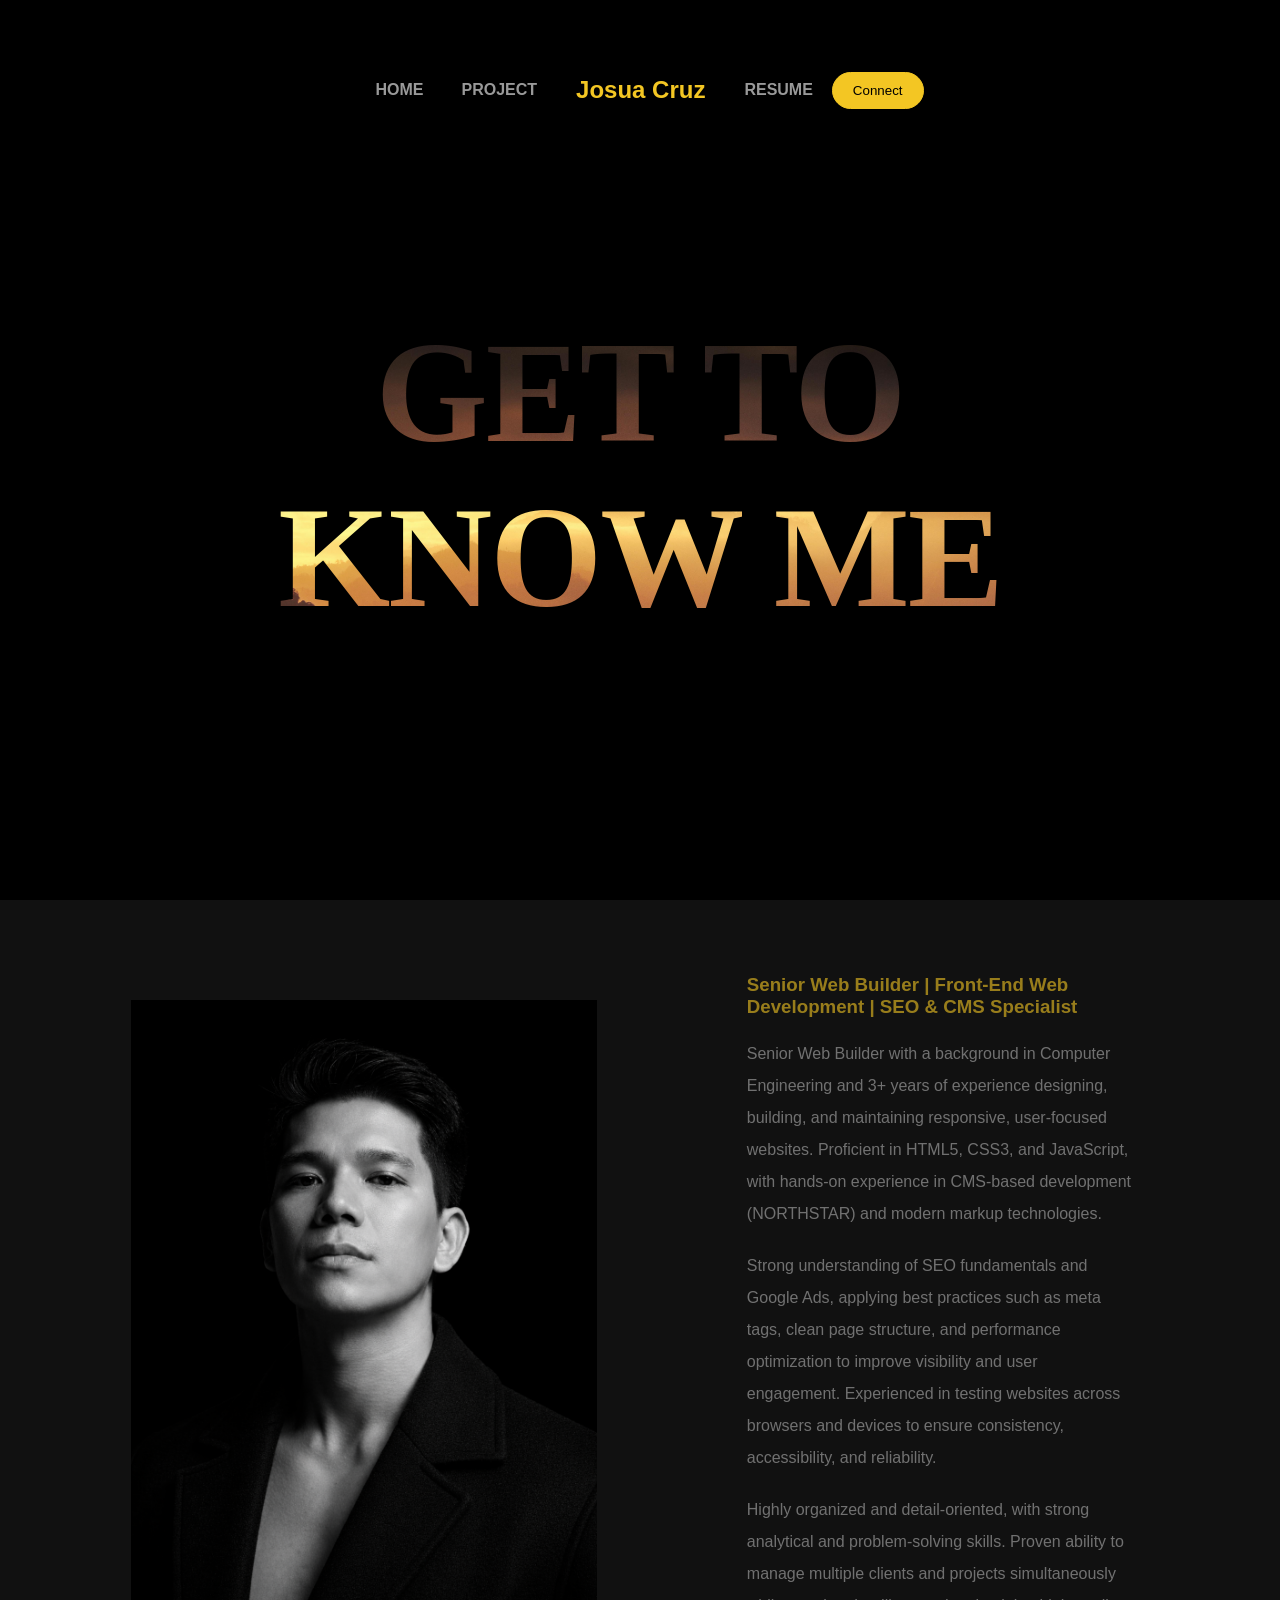
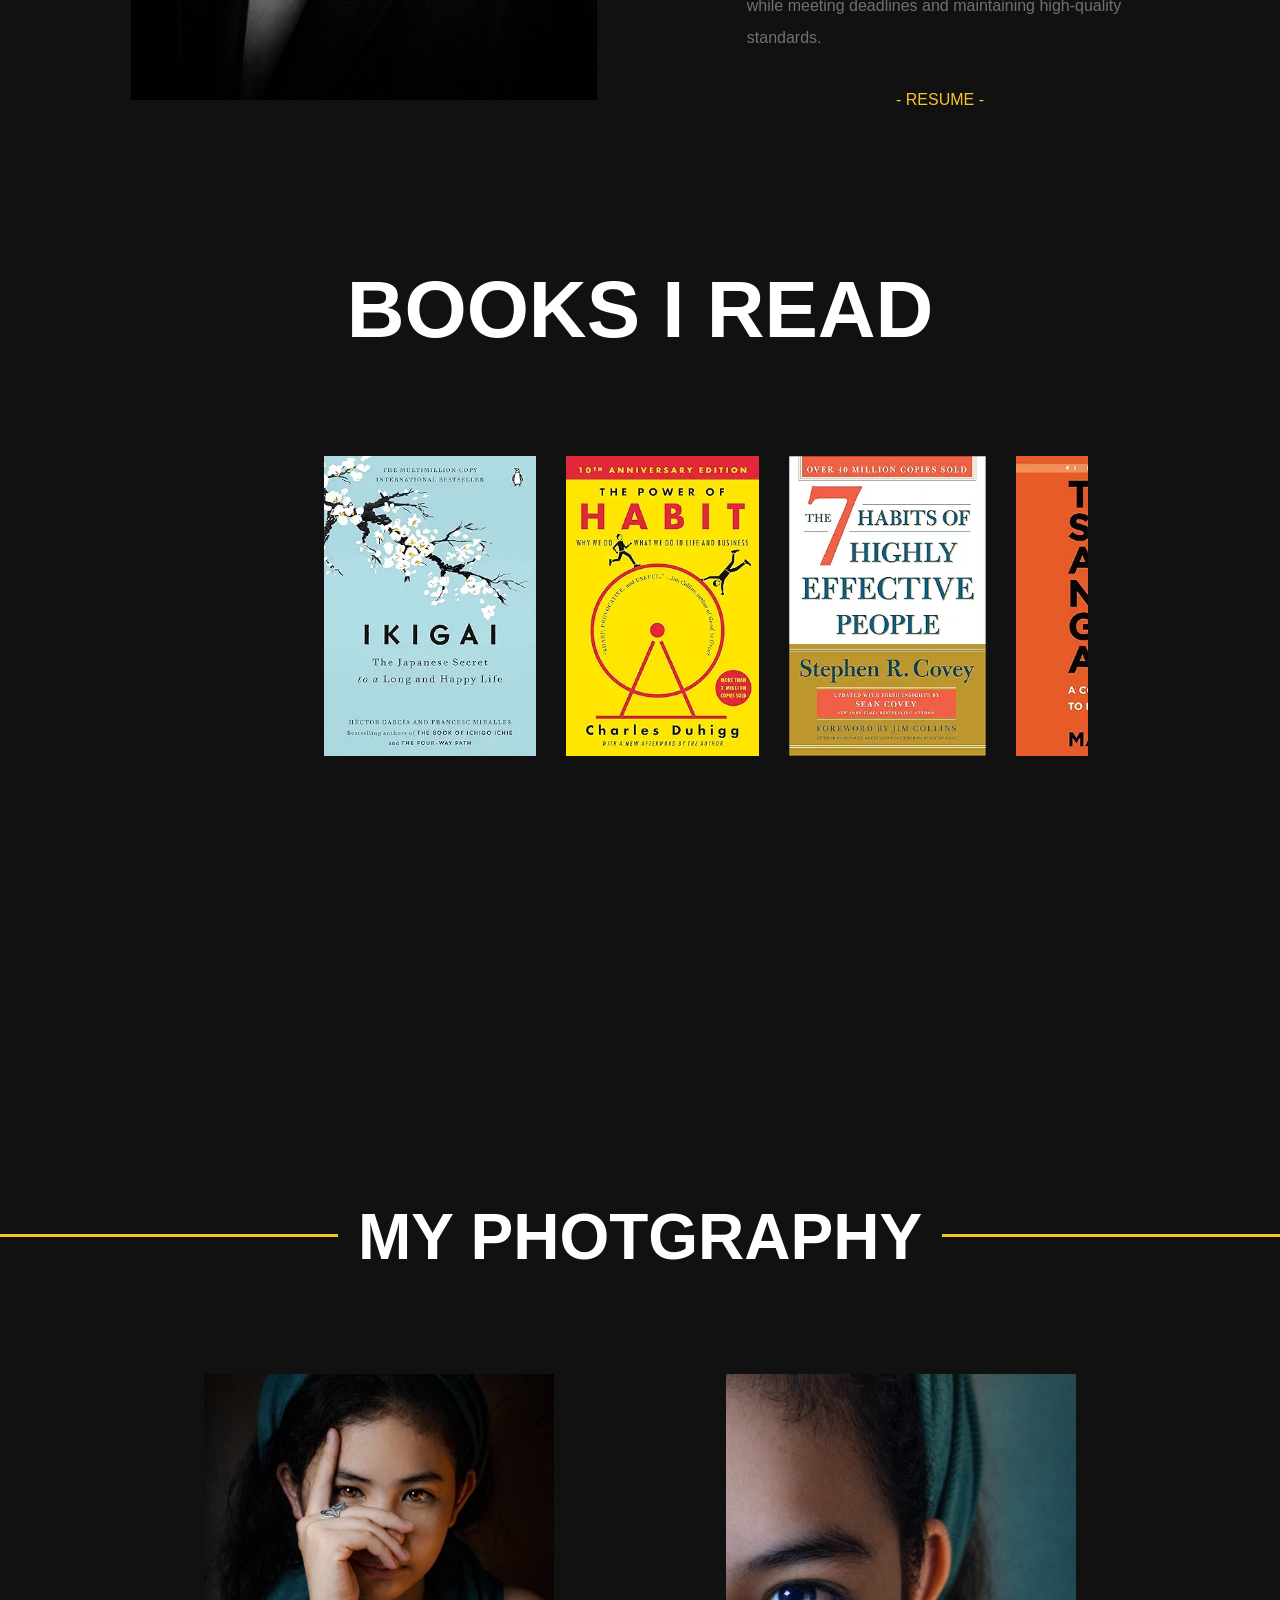
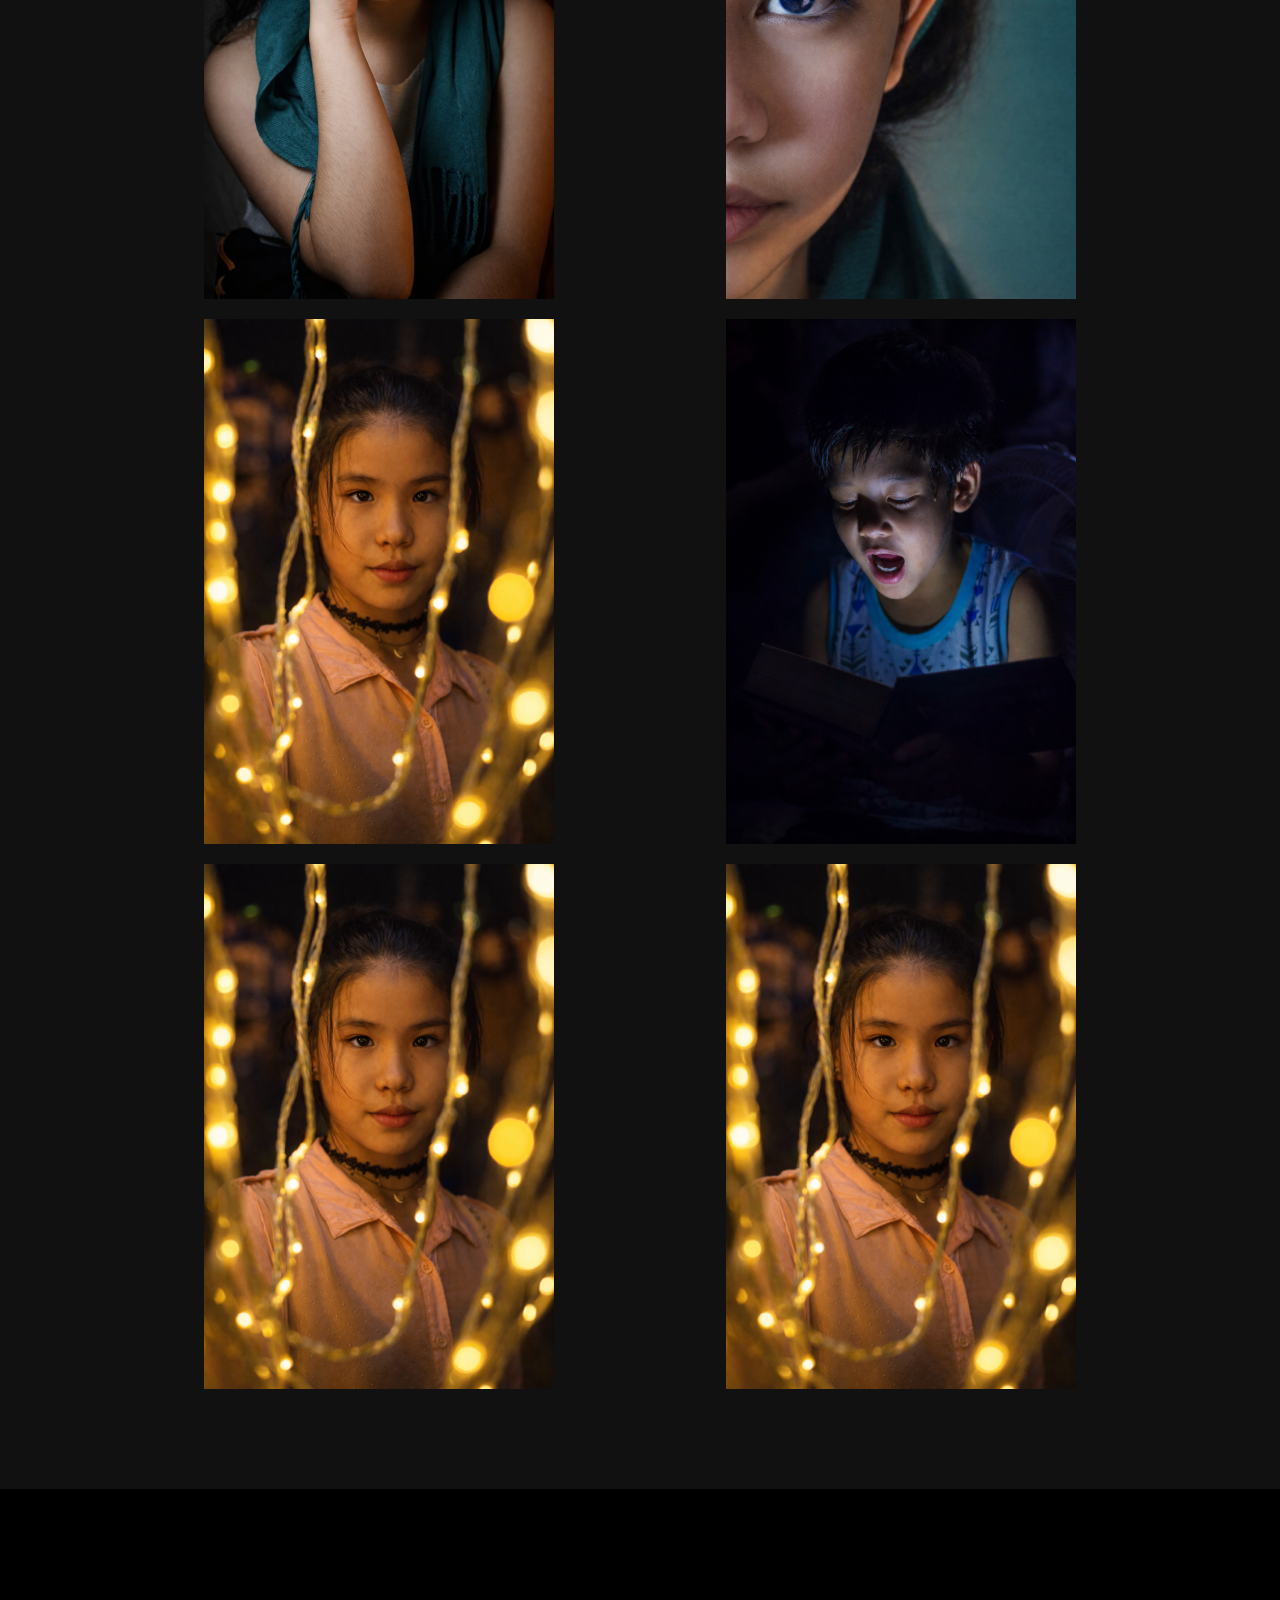
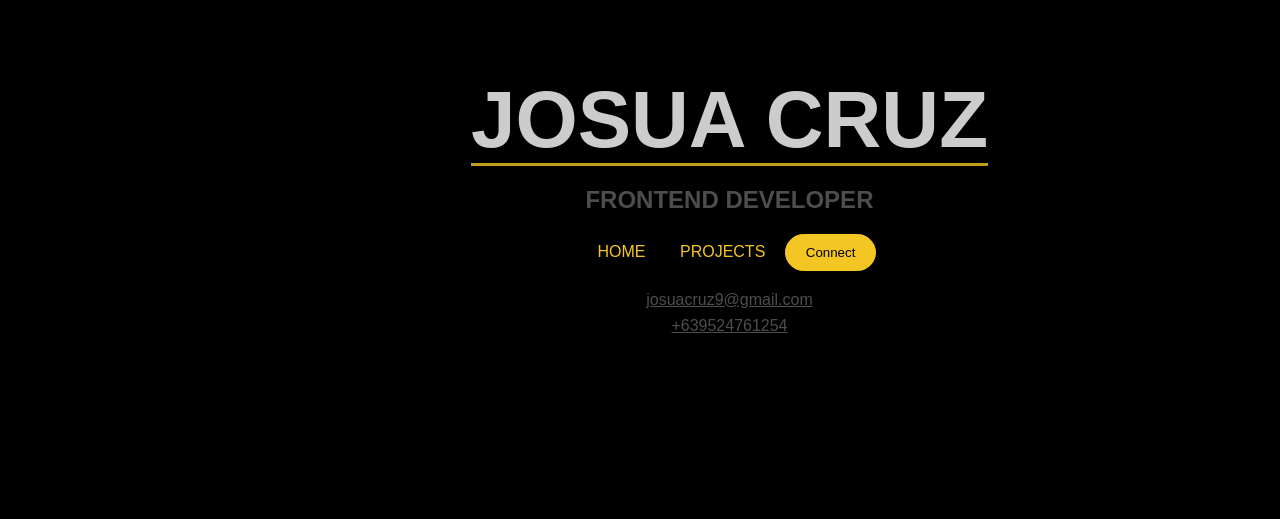
==== about.html @ 4a787a27 "file" ====
<!DOCTYPE html>
<html lang="en">
<head>
    <meta charset="UTF-8">
    <meta name="viewport" content="width=device-width, initial-scale=1.0">
    <title>Josua Cruz</title>
    <link rel="preconnect" href="https://fonts.googleapis.com">
<link rel="preconnect" href="https://fonts.gstatic.com" crossorigin>
<link href="https://fonts.googleapis.com/css2?family=Montserrat:ital,wght@0,100..900;1,100..900&display=swap" rel="stylesheet">
    <link rel="stylesheet" href="styles/home.css">
    <link rel="stylesheet" href="styles/mediam.css">
    <link rel="stylesheet" href="styles/anime.css">
    <link rel="stylesheet" href="styles/mediai.css">
    <link rel="stylesheet" href="styles/about.css">
     <link rel="stylesheet" href="connect.html">
    <link rel="stylesheet" href="styles/modal.css">
</head>
<body>
    <div class="header-wrapper">
        <button class="mobile-nav" onclick="showmenu()"><img src="icons/home.png" alt=""></button>
        <div class="nav-wrapper">
            <nav class="navbar">
                <ul>
                    <li><a href="index.html">Home</a></li>
                    <li><a href="project.html">Project</a></li>
                    <li>Josua Cruz</li>
                    
                    <li><a href=" https://drive.google.com/file/d/1sWQbj-GsoUmji2o01pgohkt06Ooh88t4/view" target="_blank">Resume</a></li>
                    <li><button class="showm" onclick="showmodal()">Connect</button></li>
                </ul>
            </nav>
        </div>
        <div class="header-content">
         
           <h1 class="mobile-title">GET TO KNOW ME</h1>
           
        </div>
    </div>
  
    <!--sidebar-->
     <div>
        <div class="sidebar">
            <div>
                
                 <a href="index.html">
                     <img src="icons/home.svg" alt="" width="40" height="auto">
                    HOME
                </a>
            </div>
            <div>
                
                 <a href="project.html" > <img src="icons/work.svg" alt="" width="40" height="auto">WORK</a>
            </div>
            <div>
                
                 <a> <img src="icons/connect.svg" alt="" width="40" height="auto" onclick="showmodal()">CONNECT</a>
            </div>
            <div>
                 
                 <a href="about.html"><img src="icons/about.svg" alt="" width="40" height="auto" onclick="showmodal()">ABOUT</a>
            </div>
            <div>
                
                <a href=""><img src="icons/resume.svg" alt="" width="40" height="auto">RESUME</a>
            </div>        
           
            
            
        </div>
    </div>
   
    <div class="about-section">
        <div class="about-content">
           
            <div class="image-about">
                <img src="images/about1.png" alt="" class="img-about" width="600" height="auto">
             </div>
            <div class="box-about">
            <h3 class="boxh3">
                Senior Web Builder | Front-End Web Development | SEO & CMS Specialist
             </h3>
            <p>
        Senior Web Builder with a background in Computer Engineering and 3+
        years of experience designing, building, and maintaining responsive,
        user-focused websites. Proficient in HTML5, CSS3, and JavaScript, with
        hands-on experience in CMS-based development (NORTHSTAR) and modern
        markup technologies.
            </p>
            <p>
       Strong understanding of SEO fundamentals and Google Ads, applying best
                practices such as meta tags, clean page structure, and performance
                optimization to improve visibility and user engagement. Experienced in
                testing websites across browsers and devices to ensure consistency,
                accessibility, and reliability.
            </p>
            <p>
                Highly organized and detail-oriented, with strong analytical and
                problem-solving skills. Proven ability to manage multiple clients and
                projects simultaneously while meeting deadlines and maintaining
                high-quality standards.
            </p>
            <a href="https://drive.google.com/file/d/1sWQbj-GsoUmji2o01pgohkt06Ooh88t4/view" target="_blank" class="rbtn">- RESUME -</a>
        </div>
        
    </div>
   
  </div>
   <div class="initial-content">
      <div class="tagline">
          <h2>BOOKS I READ</h2>
          <div class="books-wrapper">
            <div class="books">
                <img src="books/71lJBs5MNlL._AC_UY436_FMwebp_QL65_.webp" alt="" class="boxb">
                <img src="books/71wm29Etl4L._AC_UY436_FMwebp_QL65_.webp" alt="" class="boxb">
                <img src="books/810oMMWrltL._AC_UY436_FMwebp_QL65_.webp" alt="" class="boxb">
                <img src="books/81A5jQHA+lL._AC_UY436_FMwebp_QL65_.webp" alt="" class="boxb">
                <img src="books/81DTIG+ZBoL._AC_UY436_FMwebp_QL65_.webp" alt="" class="boxb">
                <img src="books/91JGbl7K1OL._AC_UY436_FMwebp_QL65_.webp" alt="" class="boxb">
                <img src="books/midas.webp" alt="" class="boxb">
            </div>
           
          </div>
      </div>
    </div>
 <!--Photography-->
   <div class="photography">
    <div>
        <h1>MY PHOTGRAPHY</h1>
    </div>
    <div class="photography-content">
         <div>
             <img src="images/chi.svg" alt="" width="350" height="auto">
            <h6>CHI</h6>  </img>
         </div>
       
       <div>
         <img src="images/eyes.svg" alt="" width="350" height="auto">
            <h6>EYES</h6>
        </img>
       </div>
        <div>
             <img src="images/dengs.svg" alt="" width="350" height="auto">
            <h6>DENG</h6>
        </img>
        </div>
       <div>
             <img src="images/st.png" alt="" width="350" height="auto">
            <h6>MANUH</h6>
        </img>
       </div>
       <div>
             <img src="images/dengs.svg" alt="" width="350" height="auto">
            <h6>DENG</h6>
        </img>
       </div>
       <div>
             <img src="images/dengs.svg" alt="" width="350" height="auto">
            <h6>DENG</h6>
        </img>
       </div> 
       
     
    
    </div>
  </div>
 <!---Contact Modal-->
<div class="modal1-wrapper">
    <img src="icons/close.svg" alt="" class="closebtn" onclick="showmodal()">
    <div class="modal-contact">
    <div>
        <h1>Get in Touch</h1>
        <h3>Josua Cruz</h3>
    </div>
    <div>
        <form onsubmit="sendEmail(event)">
            <textarea name="text" id="textmodal" placeholder="Input Text Here.."></textarea>
            <button type="submit" id="emailbtn">Submit</button>
        </form>
    </div>
    <div class="socials">
        <img src="icons/insta-white.png" alt=""><img src="icons/linkedin-white.png" alt=""><img src="icons/whatsapp-white.png" alt="">
    </div>
 </div>

</div>
 <footer>
    <div>
        <div>
            <video autoplay muted loop playsinline class="imgp">
                <source src="videos/jcvid.mp4" type="video/mp4">
            </video>
        </div>
        <div>
            <h1>JOSUA CRUZ</h1>
            <h3>FRONTEND DEVELOPER</h3>
            <div>
                <a href="index.html">HOME</a>
                <a href="project.html">PROJECTS</a>
                <button class="showm" onclick="showmodal()">Connect</button>
            </div>
            <div>
                <a href="mailto:josuacruz9@gmail.com" target="_blank">josuacruz9@gmail.com</a>
                <a href="+639524761254">+639524761254</a>
            </div>
        </div>

    </div>
  
       
  
 </footer> 

<script src="script.js" defer></script>
</body>
</html>
---- styles/home.css ----
:root{
    --font-primary-color:#fff;
    --font-second-color:#000;
    --font-button:#f3c623;
    --font-button-2:#1A77F2;
    --accent-background:#111111;
    /*background*/
    --primary-background:#000;
   --secondary-background:#FDF6EF;
   --dark-glass-bg: rgba(0,0,0, 0.2);
   --lite-glass-bg:rgba(255,255,255,0.2);
   --img-filter:brightness(0) saturate(100%) invert(82%) sepia(52%) saturate(656%) hue-rotate(342deg) brightness(104%) contrast(91%);
}
*,
*::before,
*::after {
    padding: 0;
    margin: 0;
    box-sizing: border-box;
   
    
}
html , body{
    overflow-x: hidden;
     scroll-behavior: smooth;
}
body{
    min-height: 100vh;
     font-family:sans-serif;
}
.header-wrapper{
    background: #000;
    height: 100vh;
    width: 100%;
    display: flex;
    flex-direction: column;
    align-items: center;
    justify-content: center;
    
}
.nav-wrapper{
   width:max(700px , 90%);
  display: flex;
  justify-content: center;
  align-items: center;
   
}
.navbar{
    display: flex;
    justify-content: center;
    align-items: center;
    width: max(800px,70%);
  
    
}
.navbar ul{
    list-style: none;
    display: flex;
    justify-content: center;
    align-items: center;
    width: 90%;
}
.navbar li{
    height: 50px;
    display: flex;
   align-items: center;
   font-weight: bolder;

}
.navbar li:nth-child(3) {
    font-size: 1.5rem;
    padding: 0 20px;
    color: var(--font-button);
   
}
.navbar a{
    display: flex;
    justify-content: center;
    align-items: center;
    text-decoration: none;
    padding: 0 1cqb;
    color: var(--font-primary-color);
    opacity: .6;
    font-weight: 600;
     transition: .3s linear;
    margin-left: auto;
    margin-right: auto;
    font-size: 1rem;
    position: relative;
    margin: 0 10px;
    text-transform: uppercase;
}
.navbar a::before{
    content: '';
    position: absolute;
    bottom: -4px;
    left: 0;

    height: 3px;
    width: 100%;
    background-color: var(--font-button);

    transform: scaleX(0);
    transform-origin: center;
    transition: transform 0.4s ease;
}

.navbar a:hover::before{
    transform: scaleX(1);
}
.navbar a:hover{
    color: var(--font-button);
    opacity: 1;
}
.showm{
    padding: 10px 20px;
    background-color: var(--font-button);
    color: var(--font-second-color);
    border-radius: 1000px;
    transition: all .3s linear;
    position: relative;
    border: none;
     border: 1px solid var(--font-button);
}
.showm:hover{
    background-color: transparent;
    color: var(--font-button);
    border: 1px solid var(--font-button);
}

/* mobile home */
.mobile-nav{
    display: none;
}
/*--content header--*/
.header-content{
    height: 80%;
    width: 80%;
   display: flex;
   flex-direction: column;
   justify-content: center;
   align-items: center;
   position: relative;
   
}
.mobile-title{
   font-size: clamp(3rem, 10vw + 1rem, 12rem);
  font-weight: 900;
  
  letter-spacing: -2px;
  font-family: Georgia, 'Times New Roman', Times, serif;
  display: inline-block;
  text-align: center;
  background-image: url("../images/mount.jpg");
  
background-size: cover;
  -webkit-background-clip: text;
  -webkit-text-fill-color: transparent;
  background-clip: text;
  color: transparent;
 
  animation: pop 5s infinite ease-in-out;
}
.vid{
    height: 100%;
    margin-top: 20px;
    border-radius: 70%;
    display: none;
}
.btn-header{
    background-color: transparent;
    color: var(--font-button);
    font-size: 1.2rem;
    font-weight: 600;
    position: absolute;
   bottom: 15%;
   padding: 20px 30px;
   border-radius: 10px;
   border: none;
   transition: all .3s linear;
   border: 1px solid var(--font-button);
   opacity: .8;
   text-decoration: none;
  
}
.btn-header:hover{
    background-color: var(--font-button);
    color: #000;
}
/* sidebar*/
.sidebar{
    display: none;
}
/* slider worfs*/
.name-carousel{
    width: 100%;
    height: 7vh;
    background-color:var(--accent-background);
    display: flex;
    align-items: center;
    justify-content: center;
    
}
.box-carousel{
    display: flex;
    justify-content: center;
    align-items: center;
    overflow-x: auto;
    width: 55%;
}
.box-carousel::-webkit-scrollbar{
    display: none;
}
.content-box{
    width: 100%;
    padding: 10px;
    display: flex;
    justify-content: center;
    align-items: center;
    animation: slide 10s infinite linear;
   
}
.content-box h6{
   color: var(--font-button);
  font-size: 14px;
  flex:  0 0 1rem;
  padding: 0 10px;
  white-space: nowrap;
  opacity: .5;

}
/*intiial*/
.initial-content{
  height: 100vh;
  width: 100%;
  background-color:var(--accent-background);
  display: flex;
  justify-content: center;
  
  
}
.tagline{
    height: 100%;
    width: 100%;
    background-image: url(../images/tag1.png);
    background-position: center;
    background-attachment: fixed;
}

/*awards*/
.awards{
    height: auto;
    width: 100%;
    display: flex;
    justify-content: center;
    align-items: center;
    background-color: var(--accent-background);
    padding: 100px 0;
}
.awards-wrapper{
    display: grid;
    grid-template-columns: repeat(auto-fit, minmax(350px,1fr));
    justify-items: center;
    align-items: center;
    width: 90%;
    gap: 40px;
    border-radius: 20px;
}
.aw{
    
    transition: .3s linear;
}
.aw img{
    filter: grayscale(1);
    transition: .3s linear;
}
.aw img:hover{
    filter: grayscale(0);
}
.aw h3{
    color: var(--font-primary-color);
    opacity: .7;
    font-size: 2rem;
    text-align: center;
}
.awards-wrapper:hover .aw:not(:hover){
    filter: grayscale(80%);
    opacity: .6;
   

}
.aw:hover{
    filter: grayscale(0);
    opacity: 1;
    scale: 1.2;
}
/* about section*/
.about-section{
   
    height: 100vh;
    width: 100%;
    display: flex;
    justify-content: center;
    align-items: center;
     background-color: var(--accent-background);
}
.about-content{
    
    display: flex;
    width: 90%;
    height: 100%;
    justify-content: space-evenly;
    align-items: center;
   
}
.gtk{
    writing-mode: sideways-lr;
    font-size: clamp(3rem, 7vw + 1rem, 5rem);
    color: var(--font-primary-color);
    text-align: center;
    transform: translateX(-100px);
    transition:all 1s ease-in;
    opacity: .3;
   
}
.back1{
        transform: translateX(0);
        opacity: 1;
    }
.image-about{
    width: 100%;

    height: 100%;
    display: flex;
    align-items: center;
    justify-content: center;
    transform: translateX(-150px);
     transition:all 1s ease-in;
     
     opacity: .3;
}
.image-about1{
    transform: translateX(0);
    opacity: 1;
    
} 
.img-about{
width: 600px;
height: 700px;
object-fit: contain;

}
.box-about{
    height: 100%;
    width: 100%;
    background-color: var(--accent-background);
    display: flex;
    flex-direction: column;
    gap: 20px;
    justify-content: center;
    align-items: center;
    padding: 50px 0;
   
     transform: translateX(150px);
    opacity: 0;
    transition: all 1s ease-in;
}
.box-about1{
    opacity: 1;
     transform: translateX(0px);
}

.boxh3{
    color: var(--font-button);
    width: 70%;
    opacity: .6;
   
}

.box-about p{
    width: 70%;
    color: var(--font-primary-color);
    opacity: .4;
    line-height: 2;
    
}

.rbtn{
    text-decoration: none;
    font-size: 1rem;
    color: var(--font-button);
    padding: 1em;
    border: 1px solid transparent;
    transition: .3s linear;
    border-radius: 10px;
   
}
.rbtn:hover{
    border: 1px solid var(--font-button);
}
/* sample projects*/

.project-wrapper{
    display: flex;
    height: 100vh;
    width: 100%;
    background-color: var(--primary-background);
    padding:100px 30px;
}
.project-content{
    display: flex;
    width: 100%;
    height: 100%;
    justify-content: center;
    align-items: center;
}
.imgpro-wrapper{
    width: 100%;
    height: 100%;
    display: flex;
    justify-content:center ;
    align-items: center;
    padding: 30px;
    background-image: url(../images/phone1.png);
    background-attachment: fixed;
    background-position: center;
   
}
.imgpro-wrapper h1 {
    color: var(--font-primary-color);
    font-size: clamp(1.8rem, 10vw, 6rem);

    transform: translateX(-100px);
    opacity: 0;

    transition: transform 1s ease, opacity .6s ease;
}

.imgpro-wrapper h1.impro {
    transform: translateX(0);
    opacity: 1;
}
.sample-wrapper{
    width: 100%;
    height: 100%;
    display: flex;
    justify-content: center;
   padding: 20px;
   gap: 20px;
   perspective: 500px;
}
.sample-wrapper h1
{
    color: var(--font-primary-color);
    font-size: clamp(1.8rem, 10vw, 4rem);
    writing-mode: sideways-lr;
    white-space: nowrap;
    text-align: center;
    
}
.imgpro-wrapper h1::after{
    content: '';
    position: absolute;
    width: 100%;
    bottom: -4px;
    right: 0;
    height: 3px;
    background: var(--font-button);

}
.phone-vid{
    transform:  rotateX(45deg);
    width: max(300px, 80%);
   
    transition: all .7s ease-in;
}
.phone-vid1{
  transform:  rotateX(0deg);
}
.img-work{
    display: none;
}
.photography{
    display: flex;
    flex-direction: column;
    justify-content: center;
    align-items: center;
    gap: 100px;
    background-color: var(--accent-background);
    height: auto;
    width: 100%;
    padding: 100px 0;
   
}
.photography h1{
    color: var(--font-primary-color);
     font-size: clamp(1.8rem, 10vw, 4rem);
     position: relative;
     opacity: 0;
     transform: translateY(100px);
     transition: all 1s ease-in-out;
}
.photography h1.photopro{
     opacity: 1;
     transform: translateY(0);
}
.photography h1::before{
    content: '';
    width: 100%;
    height: 3px;
    bottom:50%;
    left: -100%;
    background: var(--font-button);
    position: absolute;
    margin-left: -20px;
}
.photography h1::after{
   content: '';
    width: 100%;
    height: 3px;
    bottom:50%;
    left: 100%;
    background: var(--font-button);
    position: absolute;
    margin-left: 20px;
}
.photography-content{
    display: grid;
    grid-template-columns: repeat(auto-fit, minmax(350px, 1fr));
    gap: 20px;
    width: 80%;
    justify-items: center;
    align-items: center;
}
.photography-content > div > h6{
   color: var(--font-primary-color);
   font-size: 2rem;
   position: absolute;
   top: 50%;
   left: 50%;
   transform: translate(-50% , -50%);
   display: none;
   
}

.photography-content > div {
    position: relative;
    width: 350px;
    height: auto;
    display: flex;
    flex-direction: column;
    justify-content: center;
    align-items: center;
    gap: 10px;
     transition: all .3s ease-in-out;
}
.photography-content > div:hover h6 {
    display: block;
}
.photography-content > div::before{
   content: '';
   position: absolute;
   width: 100%;
   height: 100%;
  
   transition:  all .3s ease-in-out;
   display: none;
   
}
.photography-content > div:hover::before{
 
 display: block;
  background-color: var(--font-button);
   opacity: .3;
   
}

footer{
    height: 70vh;
    width: 100%;
    display: flex;
    justify-content: center;
    align-items: center;
    background: var(--font-second-color);
    overflow-y: hidden;
   
}

footer > div{
    height: 100%;
    width: 70%;
    display: flex;
    justify-content: center;
    align-items: center;
}
footer > div > div > .imgp{
    width: min(300px, 90%);
    opacity: 0;
    transform: translateX(-100px);
    transition: all 1s ease-in-out;
}
footer > div > div > .imgp.pro{
   opacity: 1;
    transform: translateX(0px);
}
footer > div > div:nth-child(2){
    display: flex;
    flex-direction: column;
    gap: 20px;
    align-items: center;
    justify-content: center;
    padding: 100px;
    opacity: 0;
    transform: scale(0);
    transition: 1s ease-in-out;
}
footer > div > div:nth-child(2).foot{
    opacity: 1;
    transform: scale(1);
}
footer > div > div:nth-child(2) h1{
    font-size: clamp(1.8rem,10vw, 5rem);
    color: var(--font-primary-color);
    white-space: nowrap;
    text-align: center;
    position: relative;
    opacity: .8;
}
footer > div > div:nth-child(2) h1::before{
    content: '';
    width: 100%;
    height: 3px;
    bottom: 0;
    background: var(--font-button);
    position: absolute;
}
footer > div > div:nth-child(2) h3{
    font-size: clamp(1rem,10vw,1.5rem);
    color: var(--font-primary-color);
    white-space: nowrap;
    text-align: center;
    opacity: .3;
}
footer > div > div:nth-child(2) div:first-child{
    display: flex;
    justify-content: center;
    align-items: center;
}
footer > div  > div:nth-child(2) > div:nth-child(3) a{
    color: var(--font-button);
    padding: 0 15px;
    text-decoration: none;
    position: relative;

}
footer > div  > div:nth-child(2) > div:nth-child(3) a::before{
    content: '';
    position: absolute;
    bottom: -4px;
    left: 0;

    height: 3px;
    width: 100%;
    background-color: var(--font-button);

    transform: scaleX(0);
    transform-origin: center;
    transition: transform 0.4s ease;
    

}
footer > div  > div:nth-child(2) > div:nth-child(3) a:hover::before{
    transform: scaleX(1);
}

footer > div > div > div:last-child {
   display: flex;
   flex-direction: column;
   justify-content: center;
   align-items: center;
   gap: 8px;
}
footer > div > div > div:last-child a{
    font-size: 1rem;
    color: var(--font-primary-color);
    transition: .3s linear;
   opacity: .3;
}
footer > div > div > div:last-child a:hover{
    color: var(--font-button);
    opacity: .8;
}
---- styles/mediam.css ----
@media screen and (max-width:820px) {
    .nav-wrapper{
        display: none;
    }
.header-wrapper{
    background: #000;
    height: 100vh;
    width: 100%;
    display: flex;
    flex-direction: column;
    align-items: center;
    justify-content: center;
    
}
/* mobile home */
.mobile-nav{
   display: flex;
    z-index: 999;
   position: fixed;
    top:2%;
    left: 2%;
    border: 1px solid var(--font-button);
    border-radius: 50%;
   background-color: var(--lite-glass-bg);
   backdrop-filter: blur(10px);
   
   
    
}
.mobile-nav img{
    padding: 1em;
    width: 50px;
    height: auto;
    filter: var(--img-filter);
}
/*--content header--*/
.header-content{
    height: 100%;
    width: 80%;
   display: flex;
   flex-direction: column;
   justify-content: center;
   align-items: center;
   position: relative;
   
}
.vid{
    display: none;
}
.mobile-title{
    display: block;
    font-size: clamp(3.5rem , 10vw, 5rem);
    text-shadow: 3px 3px 3px rgba(0,0,0,0.2);
    text-align: center;
  font-weight: 900;
   padding: 0 .5em;


}
.btn-header{
    background-color: transparent;
    color: var(--font-button);
    font-size: 1.2rem;
    position: absolute;
   bottom: 15%;
   padding: 20px 30px;
   border-radius: 20px;
   border: 1px solid var(--font-button);
}

/*sidebar*/
.sidebar{
  display: flex;
  flex-direction: column;
  justify-content: space-evenly;
  align-items:center;
  width: 20%;
  height: 80%;
  position: fixed;
  z-index: 9999;
  top: 10%;
  left:-19.5% ;
  transition: all .3s linear;
  border: 1px solid var(--lite-glass-bg);
  border-left: none;
  background-color:var(--dark-glass-bg);
  backdrop-filter: blur(10px);
  border-top-right-radius: 20px;
  border-bottom-right-radius: 20px;
  box-shadow:0 0 8px rgba(237, 193, 35, 0.6),
              0 0 20px rgba(237, 193, 35, 0.4);
 animation: glowPulse 2s infinite alternate;
}
.sidebar.active{
    left: 0;
}
.sidebar img{
    filter: var(--img-filter);
    width: 30px !important;
    height: auto;
}
.sidebar div{
    display: flex;
    flex-direction: column;
    justify-content: center;
    align-items: center;
    
}
.sidebar div a{
    color: #fff;
    opacity: .5;
    font-size: 12px;
    text-decoration: none;
    display: flex;
    flex-direction: column;
    justify-content: center;
    align-items: center;
    gap: 10px;
}
/* slider */
.name-carousel{
    width: 100%;
    height: 7vh;
    background-color: var(--accent-background);
    display: flex;
    align-items: center;
    justify-content: center;
    
}
.box-carousel{
    display: flex;
    justify-content: space-between;
    align-items: center;
    overflow-x: auto;
    width: 80%;
}
.box-carousel::-webkit-scrollbar{
    display: none;
}
.content-box{
    width: 100%;
    display: flex;
   
    animation: slide 5s infinite linear;
   
}
.content-box h6{
  
  font-size: 1rem;

  padding: 0 5px;
  white-space: nowrap;

}
.box-carousel div:nth-child(3),.box-carousel div:nth-child(2){
    display: none;
}
/*awards*/
.awards{
    display: flex !important;
    justify-content: center;
    align-items: center;
  

}
.awards-wrapper{
    display: flex;
    overflow-x: auto;
    scroll-snap-type: x mandatory;
    gap: 20px;
    padding-bottom: 10px;
    
    
}
.aw{
    min-width: 350px;
    flex: 0 0 auto;
    scroll-snap-align: center;
    text-align: center;
}
.awards-wrapper::-webkit-scrollbar {
  width: 8px;
  height: 8px;  
     
}


.awards-wrapper::-webkit-scrollbar-track {
  background: rgb(255, 213, 0, .5);
  opacity: .5;
  border-radius: 50%;
  width: 30px;
  
}


.awards-wrapper::-webkit-scrollbar-thumb {
  background:var(--font-button);  
  border-radius: 10px;
}

/* Hover effect */
.awards-wrapper::-webkit-scrollbar-thumb:hover {
  background: #d4aa1f;
}
/* about section*/
.about-section{
    height:auto;
    width: 100%;
    display: flex;
    padding: 30px 0;
 
    align-items: center;
     background-color: var(--accent-background);
}
.about-content{
    display: flex;
    flex-direction: column;
    width: 90%;
    height: 100%;
    justify-content:center;
    align-items: center;
}
.gtk{
    writing-mode: horizontal-tb;
    font-size: clamp(3rem, 7vw + 1rem, 5rem);
    color: var(--font-primary-color);
    text-align: center;
   
}
.image-about{
    

    height: 100%;
    display: flex;
    flex-direction: column;
    align-items: center;
    justify-content: center;
}
.img-about{
width: min(450px,90%);
height: auto;


}
.box-about{
    height: 100%;
    width: 100%;
    background-color: var(--accent-background);
    display: flex;
    flex-direction: column;
    gap: 10px;
    justify-content: center;
    align-items: center;
   
}
.box-about h3{
    color: var(--font-button);
    width: 90%;
    opacity: .8;
}
.box-about p{
    width: 90%;
    color: var(--font-primary-color);
    opacity: .4;
    line-height: 2;
}
.rbtn{
    text-decoration: none;
    font-size: 1rem;
    color: var(--font-button);
    padding: 1em;
    border: 1px solid transparent;
    transition: .3s linear;
    border-radius: 10px;
   
}
.rbtn:hover{
    border: 1px solid var(--font-button);
}
/*intiial*/
.initial-content{
  height: 100vh;
  width: 100%;
  background-color:var(--primary-background);
}
/* sample projects*/

.project-wrapper{
    display: flex;
    flex-direction: column;
    height: 100%;
    width: 100%;
    background-color: var(--primary-background);
    padding:20px;
}
.project-content{
    display: flex;
    flex-direction: column !important;
    width: 100%;
    height: 100%;
    justify-content: center;
    align-items: center;
}
.imgpro-wrapper{
    width: 100%;
    height: 100%;
    display: flex;
    flex-direction: column;
    justify-content:center ;
    align-items: center;

    background-color: #000;
    background-image: none;
}
.imgpro-wrapper h1{
    text-align: center;
}
.img-work{
    display: flex;
    width: 100%;
    height: 100%;
   
   
   
}
.sample-wrapper{
    width: 90%;
    height: 100%;
    display: flex;
   flex-direction: column;
    justify-content: center;
    align-items: center;
   gap: 30px;
   perspective: 1000px;
   padding: 20px;
}
.sample-wrapper h1
{
    color: var(--font-primary-color);
    font-size: clamp(1.8rem, 10vw, 4rem);
    writing-mode: horizontal-tb;
    white-space: nowrap;
    text-align: center;
}

/*photgrpahy*/
.photography{
    display: flex;
    justify-content: center;
    align-items: center;
    flex-direction: column;
}
.photography div:first-child{
    display: flex;
    justify-content: center;
    align-items: center;
}
.photography-content{
    display: flex;
   overflow-x: auto;
      
    width: 100%;
    scroll-snap-type: x mandatory;
}
.photography-content::-webkit-scrollbar {
  width: 8px;
  height: 8px;  
     
}


.photography-content::-webkit-scrollbar-track {
  background: rgb(255, 213, 0, .5);
  opacity: .5;
  border-radius: 50%;
  width: 30px;
  
}


.photography-content::-webkit-scrollbar-thumb {
  background:var(--font-button);  
  border-radius: 10px;
}


.photography-content::-webkit-scrollbar-thumb:hover {
  background: #d4aa1f;
}  
.photography div{
    min-width: 100%;
    flex: 1 1 auto;
    scroll-snap-align: center;
}
.photography div img{
    width: 100%;
    height: auto;
    border-radius: 12px;
}
.photography-content div:nth-child(2)::before,.photography-content div:last-child::before,.photography-content div:first-child::before{
    display: none;
}
/*footer*/
footer{
    height:auto;
    width: 100%;
    display: flex;
    flex-direction: column;
    justify-content: center;
    align-items: center;
    background: var(--font-second-color);
    overflow-y: hidden;
    overflow: hidden;
}
footer > div{
    height: 100%;
    width: 80%;
    display: flex;
    flex-direction: column;
    justify-content: center;
    align-items: center;
}
footer > div > div {
    display: flex;
    justify-content: center;
    align-items: center;
}
footer > div > div > .imgp{
    width: min(500px, 90%);
    
}
footer > div > div:nth-child(2){
    display: flex;
    flex-direction: column;
    gap: 20px;
    align-items: center;
    justify-content: center;
    padding: 100px;
}
footer > div > div:nth-child(2) h1{
    font-size: clamp(1.8rem,10vw, 5rem);
    color: var(--font-primary-color);
    white-space: nowrap;
    text-align: center;
    position: relative;
    opacity: .8;
}
footer > div > div:nth-child(2) h1::before{
    content: '';
    width: 100%;
    height: 3px;
    bottom: 0;
    background: var(--font-button);
    position: absolute;
}
footer > div > div:nth-child(2) h3{
    font-size: clamp(1rem,10vw,1.5rem);
    color: var(--font-primary-color);
    white-space: nowrap;
    text-align: center;
    opacity: .3;
}
footer > div > div:nth-child(2) div:first-child{
    display: flex;
    justify-content: center;
    align-items: center;
    width: 100%;
}
footer > div  > div:nth-child(2) > div:nth-child(3) a{
    color: var(--font-button);
    padding:10px 0;
    text-decoration: none;
    position: relative;
    display: flex;


}
footer > div  > div:nth-child(2) > div:nth-child(3) a::before{
    content: '';
    position: absolute;
    bottom: -4px;
    left: 0;

    height: 3px;
    width: 100%;
    background-color: var(--font-button);

    transform: scaleX(0);
    transform-origin: center;
    transition: transform 0.4s ease;
    

}
footer > div  > div:nth-child(2) > div:nth-child(3) a:hover::before{
    transform: scaleX(1);
}

footer > div > div > div:last-child {
   display: flex;
   flex-direction: column;
   justify-content: center;
   align-items: center;
   gap: 8px;
}
footer > div > div > div:last-child a{
    font-size: 1rem;
    color: var(--font-primary-color);
    transition: .3s linear;
   opacity: .3;
}
footer > div > div > div:last-child a:hover{
    color: var(--font-button);
    opacity: .8;
}
}
---- styles/anime.css ----
@keyframes slide {
    from{
        transform: translateX(0);
    }
    to{
        transform: translateX(-100%);
    }
}
@keyframes pop {
    0%{
        opacity: 0;
    }
    50%{
       opacity: 1;
    }
    100%{
        opacity: 0;
    }
}
@keyframes phone {
    0%, 100%{
         
         opacity: .3;
    }
    50%{
       
       opacity: 1;
    }
}

@keyframes glowPulse {
  from {
    box-shadow: 0 0 5px #edc123;
  }
  to {
    box-shadow: 0 0 25px #edc123;
  }
}

@keyframes glide {
    0%{
        transform: translateX(-100px);
        opacity: .3;
    }
    100%{
        transform: translateX(0);
        opacity: 1;
    }
}
---- styles/mediai.css ----
@media  screen and (max-width:1200px) and (min-width:912px) {
      
.header-wrapper{
    background: #000;
    height: 100vh;
    width: 100%;
    display: flex;
    flex-direction: column;
    align-items: center;
    justify-content: center;
    padding: 30px;
}
/* mobile home */
.mobile-nav{
  display: none;
   
   
    
}

/*--content header--*/
.header-content{
    height: 100%;
    width: 80%;
   display: flex;
   flex-direction: column;
   justify-content: center;
   align-items: center;
   position: relative;
   
}
.vid{
    display: none;
}
.mobile-title{
    display: block;
    font-size: clamp(3.5rem , 10vw, 5rem);
    text-shadow: 3px 3px 3px rgba(0,0,0,0.2);
    text-align: center;
  font-weight: 900;
   padding: 0 .5em;


}
.btn-header{
    background-color: transparent;
    color: var(--font-button);
    font-size: 1.2rem;
    position: absolute;
   bottom: 15%;
   padding: 20px 30px;
   border-radius: 20px;
   border: 1px solid var(--font-button);
}
/*intiial*/
.initial-content{
  height: auto;
  width: 100%;
  background-color:var(--accent-background);
  display: flex;
  justify-content: center;
  
  
}
.tagline{
    height: 80%;
    width: 90%;
   
}
/*sidebar*/
.sidebar{
  display: flex;
  flex-direction: column;
  justify-content: space-evenly;
  align-items:center;
display: none;
}

/* slider */
.name-carousel{
    width: 100%;
    height: 7vh;
    background-color: var(--accent-background);
    display: flex;
    align-items: center;
    justify-content: center;
    
}
.box-carousel{
    display: flex;
    justify-content: center;
    align-items: center;
    overflow-x: auto;
    width: 60%;
}
.box-carousel::-webkit-scrollbar{
    display: none;
}
.content-box{
    width: 100%;
    display: flex;
    justify-content: space-between;
    align-items: center;
    animation: slide 10s infinite linear;
   
}
.content-box h6{
  
  font-size: 1rem;
   flex: 0 0 2rem;
  padding: 0 5px;
  white-space: nowrap;

}
.box-carousel div:nth-child(3){
    display: none;
}
/* about section*/
.about-section{
    height:auto;
    width: 100%;
    display: flex;
    padding: 30px 0;
 
    align-items: center;
     background-color: var(--accent-background);
}
.about-content{
    display: flex;
    flex-direction: column;
    width: 90%;
    height: 100%;
    justify-content:center;
    align-items: center;
    text-align: justify;
}
.gtk{
    writing-mode: horizontal-tb;
    font-size: clamp(3rem, 7vw + 1rem, 5rem);
    color: var(--font-primary-color);
    text-align: center;
   
}
.image-about{
    

    height: 100%;
    display: flex;
    flex-direction: column;
    align-items: center;
    justify-content: center;
}
.img-about{
width: min(450px,90%);
height: auto;


}
.box-about{
    height: 100%;
    width: 100%;
    background-color: var(--accent-background);
    display: flex;
    flex-direction: column;
    gap: 10px;
    justify-content: center;
    align-items: center;
   
}
.box-about h3{
    color: var(--font-button);
    width: 90%;
    opacity: .8;
}
.box-about p{
    width: 90%;
    color: var(--font-primary-color);
    opacity: .4;
    line-height: 2;
}
.rbtn{
    text-decoration: none;
    font-size: 1rem;
    color: var(--font-button);
    padding: 1em;
    border: 1px solid transparent;
    transition: .3s linear;
    border-radius: 10px;
   
}
.rbtn:hover{
    border: 1px solid var(--font-button);
}
/*intiial*/
.initial-content{
  height: 100vh;
  width: 100%;
  background-color:var(--primary-background);
}
/* sample projects*/

.project-wrapper{
    display: flex;
   
    height: auto;
    width: 100%;
    background-color: var(--primary-background);
    padding:20px;
}
.project-content{
    display: flex;
    height: 80%;
    width: 90%;
    height:auto;
    justify-content: center;
    align-items: center;
}
.imgpro-wrapper{
    width: 100%;
    height: 100%;
    display: flex;
    flex-direction: column;
    justify-content:center ;
    align-items: center;
    padding: 20px;
    background-color: #000;
}
.img-work{
    display: flex;
    width: max(350px,90%);
    height: 500px;
    
    
}
.imgpro-wrapper h1 {
    color: var(--font-primary-color);
    font-size: clamp(1.8rem, 7vw, 6rem);

    transform: translateX(-100px);
    opacity: 0;

    transition: transform 1s ease, opacity .6s ease;
}

.imgpro-wrapper h1.impro {
    transform: translateX(0);
    opacity: 1;
}
.phone-vid{
    transform:  rotateX(45deg);
    width: max(300px, 80%);
   
    transition: all .7s ease-in;
}
.phone-vid1{
  transform:  rotateX(0deg);
}
.sample-wrapper {
        width: 90%;
        height: 100%;
        display: flex;
        flex-direction: column;
        justify-content: center;
        gap: 40px;
        perspective: 1000px;
        align-items: center !important;
        padding: 20px;
    }
.sample-wrapper h1
{
    color: var(--font-primary-color);
    font-size: clamp(1.8rem, 10vw, 4rem);
    writing-mode: sideways-lr;
    white-space: nowrap;
    text-align: center;
}
.phone-vid{
    transform:  rotateX(45deg);
    width: min(350px, 80%);;
    
}
footer{
    height: 70vh;
    width: 100%;
    display: flex;
    justify-content: center;
    align-items: center;
    background: var(--font-second-color);
    overflow-y: hidden;
   
}

footer > div{
    height: 100%;
    width: 90%;
    display: flex;
    flex-direction: column;
    justify-content: center;
    align-items: center;
    gap: 20px;
}
footer > div > div {
    display: flex;
    align-items: center;
    justify-content: center;
    
}
footer > div > div:nth-child(2){
    display: flex;
    flex-direction: column;
    gap: 20px;
    align-items: center;
    justify-content: center;
    padding: 100px;
}
footer > div > div:nth-child(2) h1{
    font-size: clamp(1.8rem,10vw, 5rem);
    color: var(--font-primary-color);
    white-space: nowrap;
    text-align: center;
    position: relative;
    opacity: .8;
}
footer > div > div:nth-child(2) h1::before{
    content: '';
    width: 100%;
    height: 3px;
    bottom: 0;
    background: var(--font-button);
    position: absolute;
}
footer > div > div:nth-child(2) h3{
    font-size: clamp(1rem,10vw,1.5rem);
    color: var(--font-primary-color);
    white-space: nowrap;
    text-align: center;
    opacity: .3;
}
footer > div > div:nth-child(2) div:first-child{
    display: flex;
    justify-content: center;
    align-items: center;
}
footer > div  > div:nth-child(2) > div:nth-child(3) a{
    color: var(--font-button);
    padding: 0 15px;
    text-decoration: none;
    position: relative;

}
footer > div  > div:nth-child(2) > div:nth-child(3) a::before{
    content: '';
    position: absolute;
    bottom: -4px;
    left: 0;

    height: 3px;
    width: 100%;
    background-color: var(--font-button);

    transform: scaleX(0);
    transform-origin: center;
    transition: transform 0.4s ease;
    

}
footer > div  > div:nth-child(2) > div:nth-child(3) a:hover::before{
    transform: scaleX(1);
}

footer > div > div > div:last-child {
   display: flex;
   flex-direction: column;
   justify-content: center;
   align-items: center;
   gap: 8px;
}
footer > div > div > div:last-child a{
    font-size: 1rem;
    color: var(--font-primary-color);
    transition: .3s linear;
   opacity: .3;
}
footer > div > div > div:last-child a:hover{
    color: var(--font-button);
    opacity: .8;
}


}
---- styles/about.css ----
.initial-content{
  height: 100vh;
  width: 100%;
  background-color:var(--accent-background);
  display: flex;
  justify-content: center;
  
  
}
.tagline{
    height: 80%;
    width: 100%;
    background-image: url(../images/pyr.png);
    background-position: center;
    background-attachment: fixed;
    display: flex;
    flex-direction: column;
    justify-content: center;
    align-items: center;
}
.books-wrapper{
    height: 500px;
    width: 70%;
    display: flex;
    justify-content: center;
    align-items: center;
    overflow-x: auto;
    padding: 40px;


}
.tagline h2{
    color: var(--font-primary-color);
     font-size: clamp(1.8rem, 10vw, 5rem);
     font-weight: bolder;
}
.books{
    padding: 0 10px;
    width: 80%;
    height: auto;
    animation: slide 10s infinite linear;
    display: flex;
    justify-content: flex-start;
    align-items: center;
    gap: 30px;
   
}
.books:hover .boxb:not(:hover){
    filter: grayscale(80%);
    opacity: .5;
    -webkit-filter: grayscale(80%);
}
.boxb{
     transition: all .3s ease-in-out;
}
.boxb:hover{
    filter: grayscale(0);
    opacity: 1;
    scale: 1.2;
    -webkit-filter: grayscale(0);
}
.books img{
    height: 300px;
    width: 100%;
    
    
}
@media screen and (max-width:768px){
    .tagline{
    height: 80%;
    width: 100%;
    background-image: url(../images/pyr.png);
    background-position: center;
    background-attachment: fixed;
    display: flex;
    flex-direction: column;
    justify-content: center;
    align-items: center;
}
.books-wrapper{
    height: 500px;
    width: 90%;
    display: flex;
    justify-content: center;
    align-items: center;
    overflow-x: auto;
    padding: 40px;


}
.books-wrapper::-webkit-scrollbar{
    display: none;
}
.tagline h2{
    color: var(--font-primary-color);
     font-size: clamp(1.8rem, 10vw, 5rem);
     font-weight: bolder;
}
.books{
    padding: 0 10px;
    width: 100%;
    height: auto;
    animation: slide 10s infinite linear;
    display: flex;
    justify-content: flex-start;
    align-items: center;
    gap: 30px;
    
}
.books img{
    height: 300px;
    width: 100%;
    
    
}
}
---- styles/modal.css ----
.modal1-wrapper{
   min-height: 100vh;
    width: 100%;
    position: fixed;
    top: -102%;
    background-image: url(../images/pyr.png);
    background-position: center;
    background-repeat: no-repeat;
    background-size: cover;
    display: flex;
    flex-direction: column;
    justify-content: flex-start;
    align-items: flex-start;
    transition: all .3s linear;
    z-index: 99999;
   
}
.modal1-wrapper.active{
    top: 0;
}
.modal-contact{
    display: flex;
    flex-direction: column;
    align-items: center;
    justify-content: center;
    width: 100%;
    height: 100%;;
    gap: 40px;
}
.modal-contact div:first-child {
    display: flex;
    flex-direction: column;
    padding: 0 100px;
    text-align: center;
}
.modal-contact div:first-child h1{
   font-size: clamp(3rem, 12vw + 3rem, 5rem);
   color: var(--font-button);
   white-space: nowrap;
   text-shadow: 3px 3px 3px rgba(0,0,0,.3);
   opacity: .8;
   font-family: 'Times New Roman', Times, serif;
}
.modal-contact div:first-child h3{
     font-size: clamp(1.8rem, 8vw + 1rem, 2rem);
     color: var(--font-primary-color);
     opacity: .6;
     white-space: nowrap;

}
.modal-contact div:nth-child(2){
     display: flex;
    flex-direction: column;
    padding: 0 100px;
    justify-content: center;
    align-items: center;
    opacity: .8;
}
form{
    
    display: flex;
    flex-direction: column;
    text-align: center;
    justify-content: center;
    gap:40px;
}
#textmodal{
    width: 700px;
    height: 300px;
    background: var(--lite-glass-bg);
    border-radius: 20px;
    backdrop-filter: blur(100px);
    padding: 10px;
    color: var(--font-primary-color);
    box-shadow: 3px 3px 3px rgba(255,255,255,.3);
    outline: none;
}
#textmodal::placeholder{
    text-align: center;
    padding: 10px;
}
#emailbtn{
    display: flex;
    align-items: center;
    justify-content: center;
    padding: 10px;
    background-color: var(--font-button);
    color: var(--font-secondary-color);
     width: 20%;
     border-radius: 1000px;
     transition: all .3s linear;
     &:hover{
        background-color: transparent;
        border: 1px solid var(--font-button);
        color: var(--font-button);
     }
     border: none;
}
.socials{
    display: flex;
    justify-content: center;
    align-items: center;
    gap: 20px;
    transition: all .3s ease-in;
}
.socials img{
    width: 50px;
    height: auto;
    filter: brightness(0) saturate(100%) invert(94%) sepia(6%) saturate(61%) hue-rotate(1deg) brightness(87%) contrast(91%);
    
    
}
.socials img:hover{
    filter:brightness(0) saturate(100%) invert(82%) sepia(71%) saturate(1096%) hue-rotate(339deg) brightness(99%) contrast(92%);
}
.closebtn{
    padding: 20px;
    margin-left: auto;
    width: 100px;
}
@media screen  and (max-width:820px) {
    .modal1-wrapper{
   min-height: 100vh;
    width: 100%;
    position: fixed;
    top: -120%;
    background-image:url(../images/modal.png);
    background-position: center;
    background-repeat: no-repeat;
    background-size: cover;
    display: flex;
    flex-direction: column;
    justify-content: flex-start;
    align-items: flex-start;
    transition: all .3s linear;
    z-index: 99999;
    
}
.modal1-wrapper.active{
    top: 0;
}
    .modal1-wrapper{
   height: 100%;
    width: 100%;
    background: var(--accent-background);
    display: flex;
    flex-direction: column;
    justify-content: flex-start;
    align-items: center;
    
}
.modal-contact{
    display: flex;
    flex-direction: column;
    align-items: center;
    justify-content: center;
    width: 100%;
    height: 100%;;
    gap: 20px;
    padding: 20px;
}
.modal-contact div:first-child {
    display: flex;
    flex-direction: column;
    padding: 0 100px;
    text-align: center;
    justify-content: center;
    align-items: center;
}
.modal-contact div:first-child h1{
   font-size: 3rem;
   color: var(--font-button);
   white-space: nowrap;
   text-shadow: 3px 3px 3px rgba(255,255,255,.3);
   opacity: .8;
}
.modal-contact div:first-child h3{
     font-size: 1.8rem;
     color: var(--font-primary-color);
     opacity: .6;
     white-space: nowrap;

}
.modal-contact div:nth-child(2){
     display: flex;
    flex-direction: column;
    padding: 0 100px;
    justify-content: center;
    align-items: center;
    opacity: .8;
}
form{
    
    display: flex;
    flex-direction: column;
    text-align: center;
    justify-content: center;
    gap:20px;
}
#textmodal{
    width: 300px;
    height: 400px;
    background: var(--lite-glass-bg);
    border-radius: 20px;
    backdrop-filter: blur(100px);
    padding: 10px;
    color: var(--font-primary-color);
    box-shadow: 3px 3px 3px rgba(0,0,0,.3);
    outline: none;
}
#textmodal::placeholder{
    text-align: center;
    padding: 10px;
}
#emailbtn{
    display: flex;
    align-items: center;
    justify-content: center;
    padding: 20px;
    background-color: var(--font-button);
    color: var(--font-secondary-color);
     width: 40%;
     border-radius: 1000px;
     transition: all .3s linear;
     &:hover{
        background-color: transparent;
        border: 1px solid var(--font-button);
        color: var(--font-button);
     }
}
.socials{
    display: flex;
    justify-content: center;
    align-items: center;
    gap: 20px;
    transition: all .3s ease-in;
}
.socials img{
    width: 50px;
    height: auto;
    filter: brightness(0) saturate(100%) invert(94%) sepia(6%) saturate(61%) hue-rotate(1deg) brightness(87%) contrast(91%);
    
    
}
.socials img:hover{
    filter:brightness(0) saturate(100%) invert(82%) sepia(71%) saturate(1096%) hue-rotate(339deg) brightness(99%) contrast(92%);
}
    
}
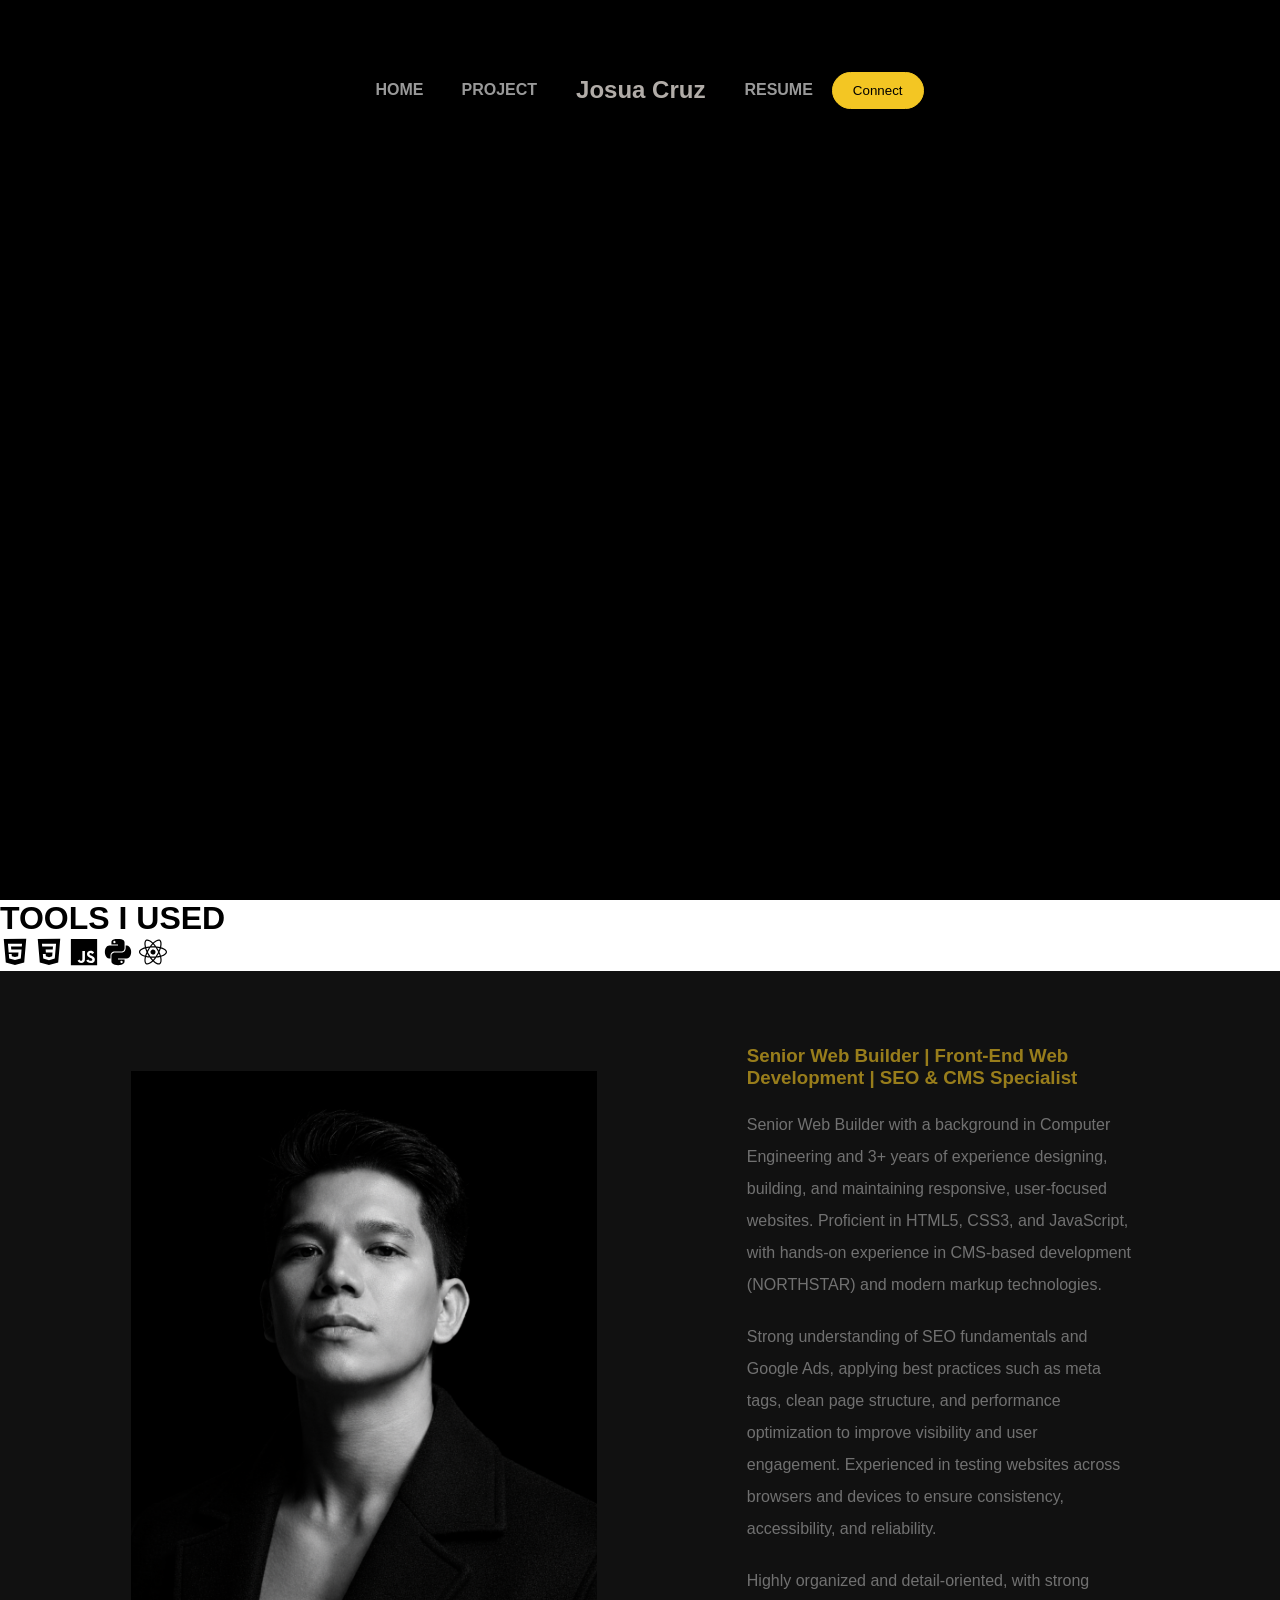
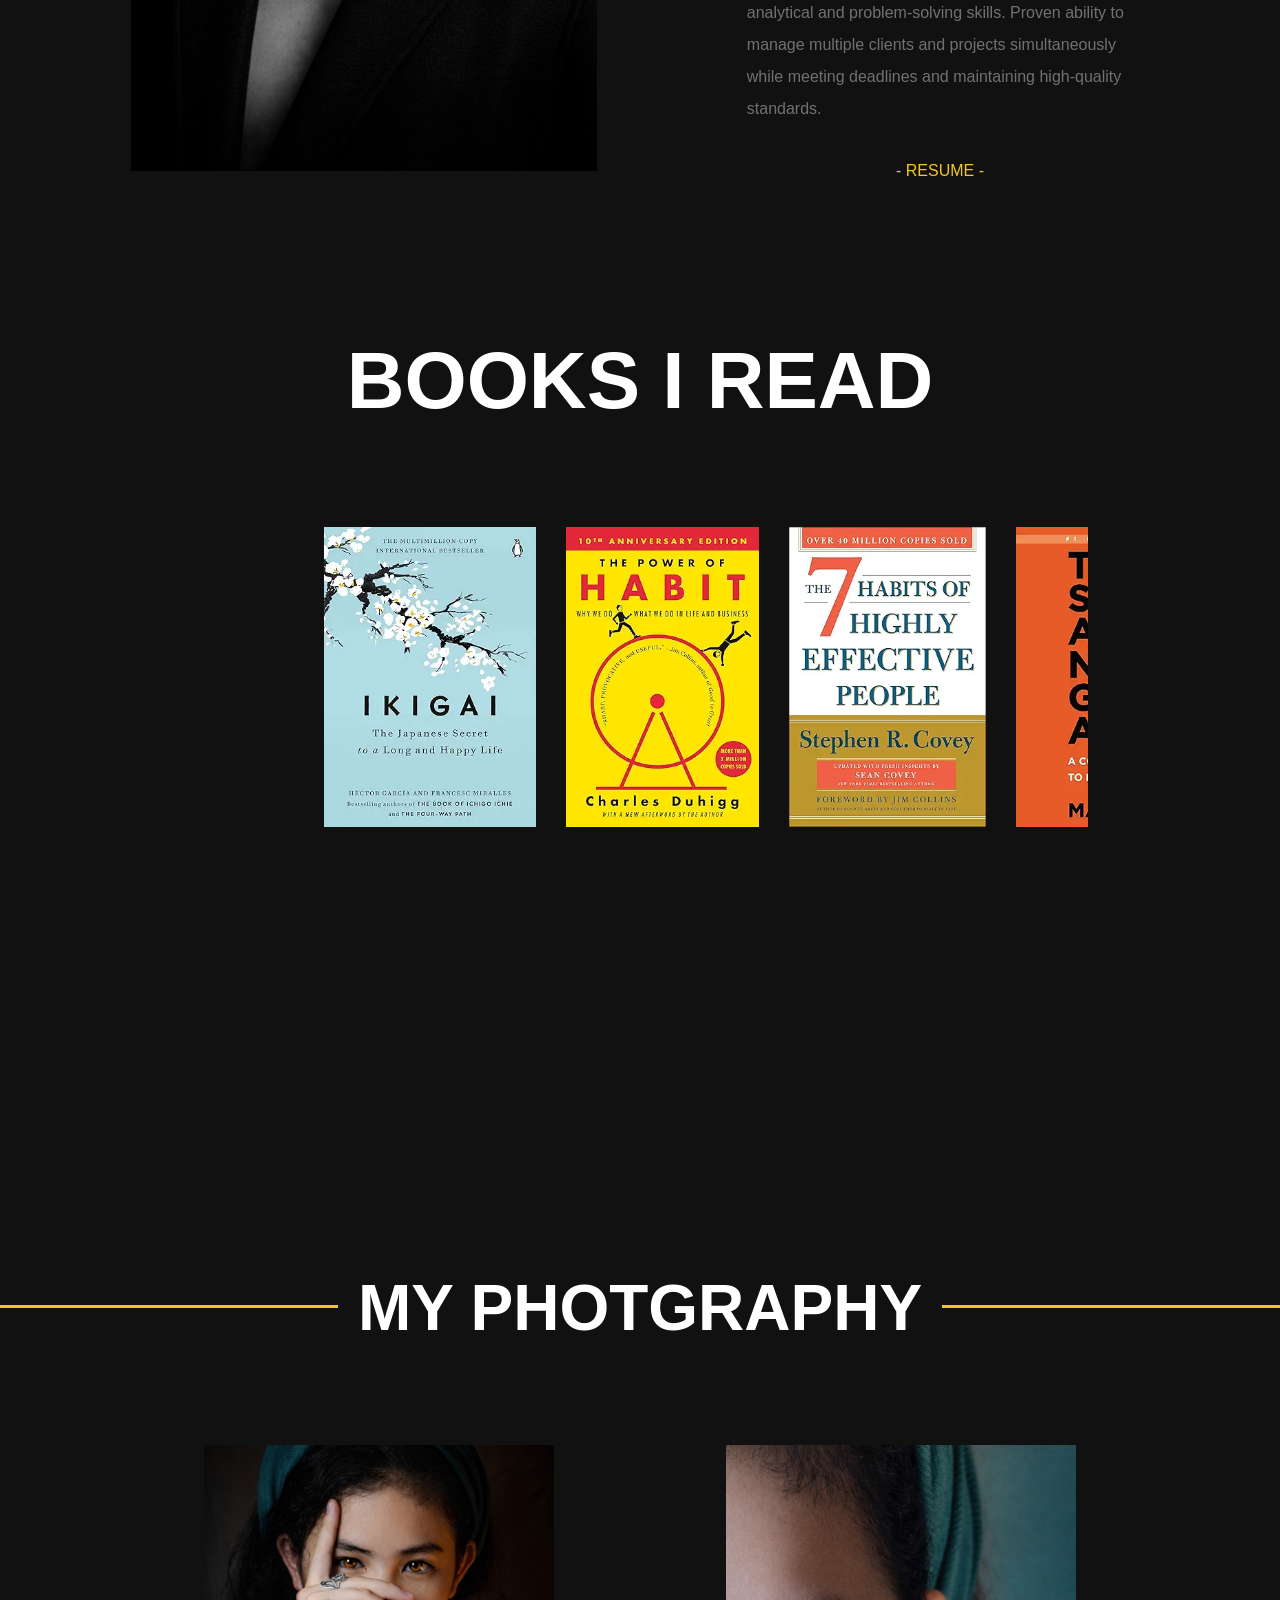
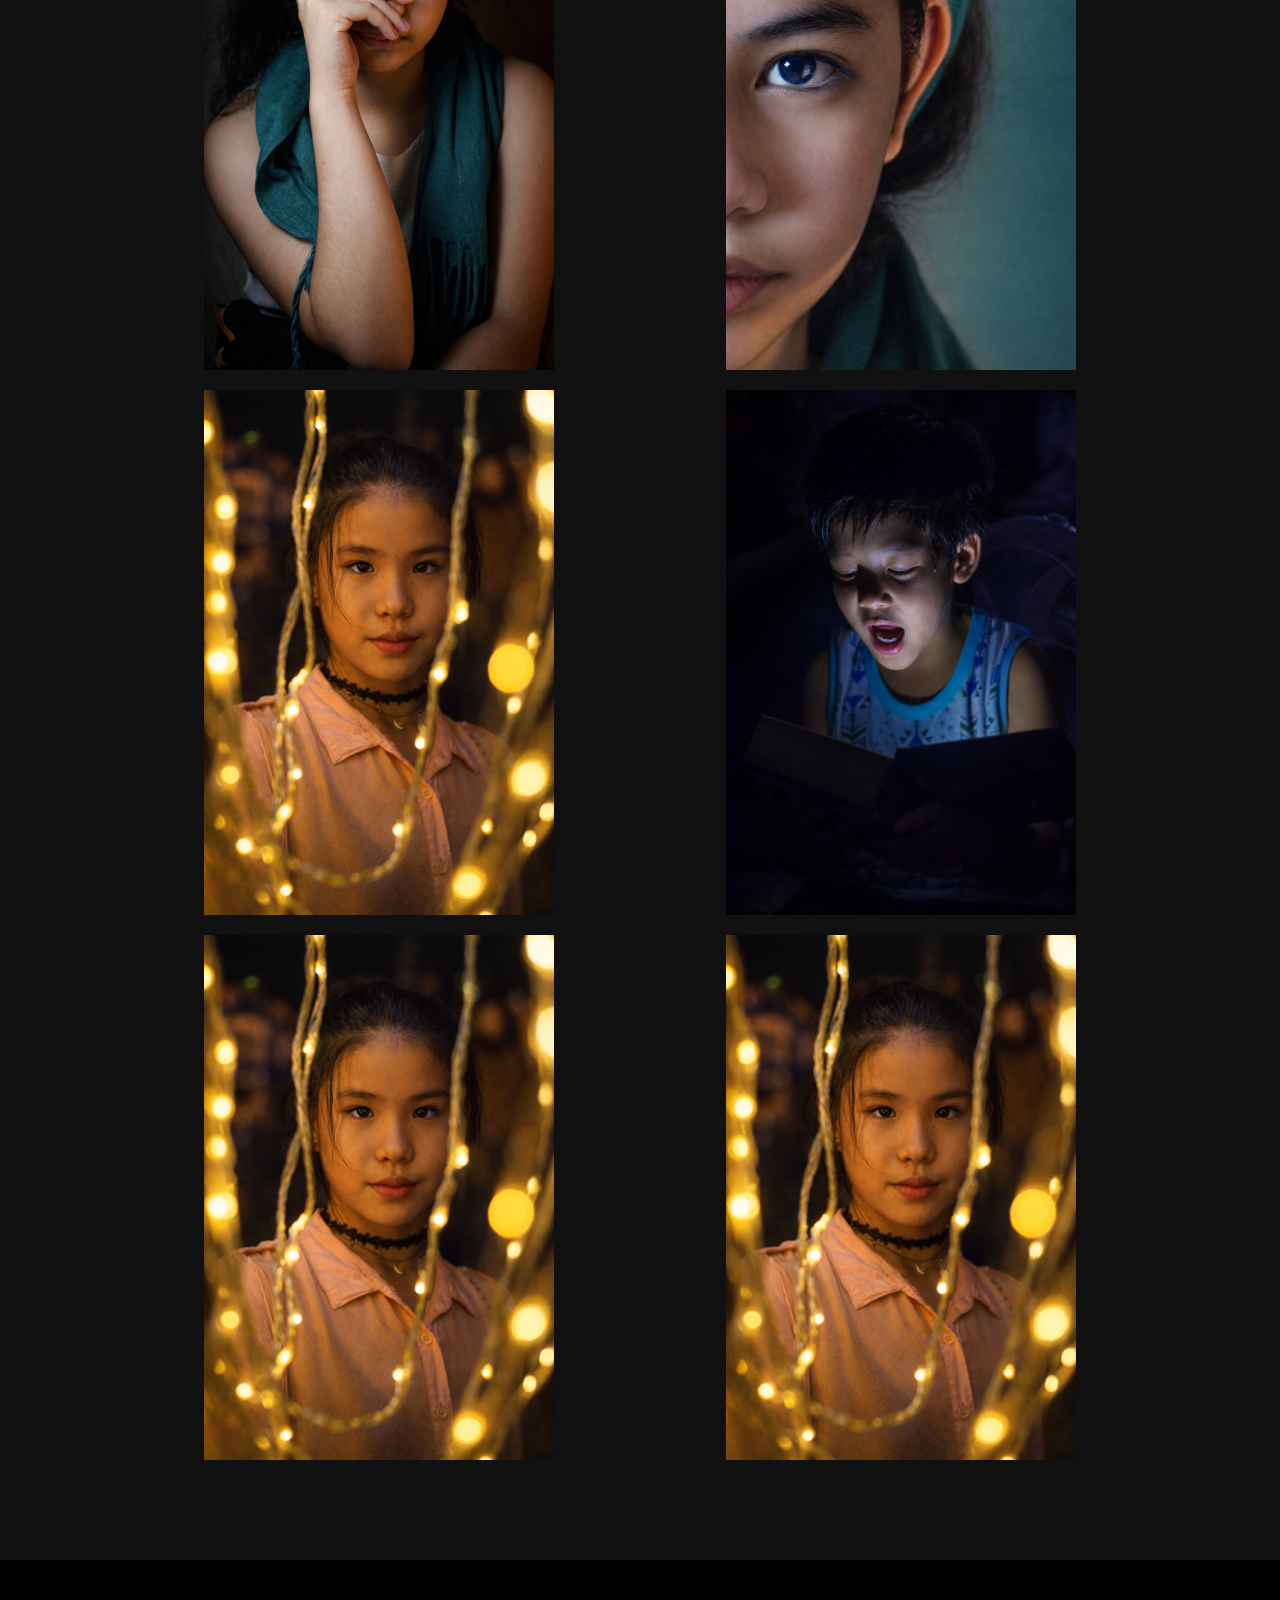
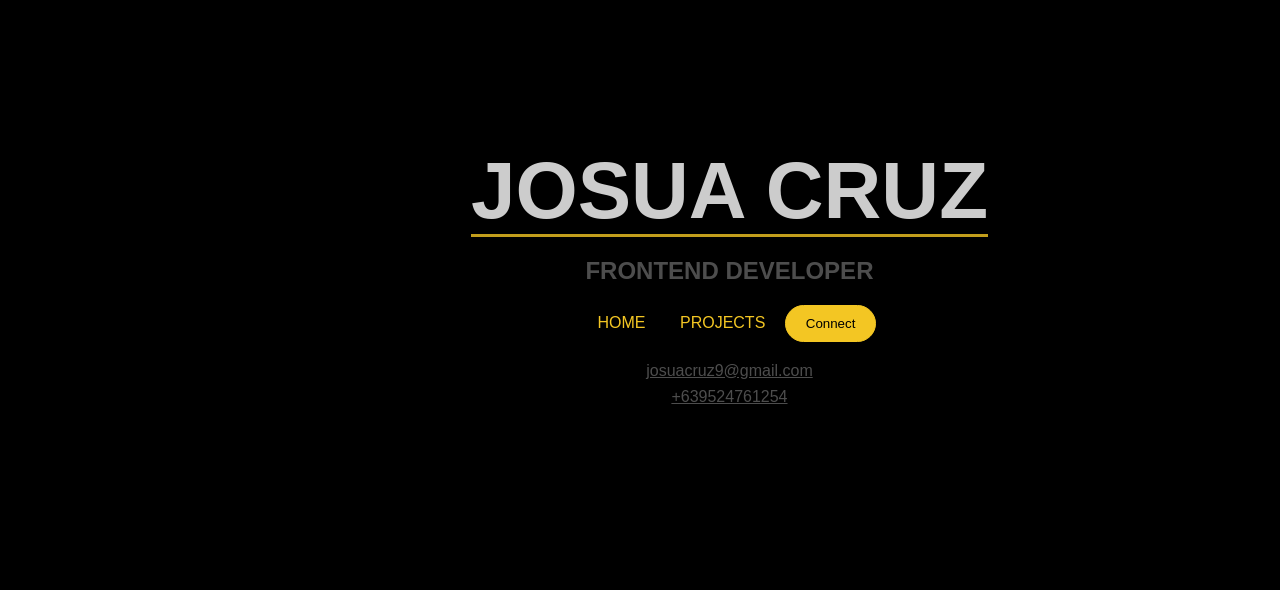
==== commit 0a15af56: "Update about.html" ====
--- a/about.html
+++ b/about.html
@@ -68,7 +68,16 @@
             
         </div>
     </div>
-   
+   <div class="tools">
+      <h1 id="tool">TOOLS I USED</h1>
+     <div class="tool-wrapper">
+        <img src="icons/logo-html5 (1).svg" alt="">
+        <img src="icons/logo-css3 (1).svg" alt="">
+        <img src="icons/logo-javascript (1).svg" alt="">
+        <img src="icons/logo-python (1).svg" alt="">
+        <img src="icons/logo-react (1).svg" alt="">
+     </div>
+   </div>
     <div class="about-section">
         <div class="about-content">
            
@@ -212,4 +221,4 @@
 
 <script src="script.js" defer></script>
 </body>
-</html>+</html>
--- a/styles/home.css
+++ b/styles/home.css
@@ -70,7 +70,8 @@
 .navbar li:nth-child(3) {
     font-size: 1.5rem;
     padding: 0 20px;
-    color: var(--font-button);
+    color: var(--secondary-background);
+    opacity:.7;
    
 }
 .navbar a{
@@ -143,8 +144,20 @@
    position: relative;
    
 }
+#timer{
+    font-size: clamp(3rem, 10vw , 8rem);
+    color: transparent;
+    background: rgba(255,255,255,0.5);
+    background-clip: text;
+    background-size: 150%;
+    -webkit-background-clip: text;
+    -webkit-text-fill-color: transparent;
+    text-shadow: 3px 3px 3px rgba(255,255,255,0.2);
+     animation: pop 10s cubic-bezier(0.25, 0.1, 0.25, 1) infinite ;
+    
+}
 .mobile-title{
-   font-size: clamp(3rem, 10vw + 1rem, 12rem);
+   font-size: clamp(3rem, 10vw + 1rem, 15rem);
   font-weight: 900;
   
   letter-spacing: -2px;
@@ -159,7 +172,7 @@
   background-clip: text;
   color: transparent;
  
-  animation: pop 5s infinite ease-in-out;
+  animation: pop 10s cubic-bezier(.06,.7,.58,.77) infinite ;
 }
 .vid{
     height: 100%;
@@ -195,7 +208,7 @@
 .name-carousel{
     width: 100%;
     height: 7vh;
-    background-color:var(--accent-background);
+    background-color:#1a1a1a;
     display: flex;
     align-items: center;
     justify-content: center;
@@ -221,12 +234,12 @@
    
 }
 .content-box h6{
-   color: var(--font-button);
+  color: var(--secondary-background);
   font-size: 14px;
   flex:  0 0 1rem;
   padding: 0 10px;
   white-space: nowrap;
-  opacity: .5;
+  opacity: .7;
 
 }
 /*intiial*/
@@ -242,11 +255,14 @@
 .tagline{
     height: 100%;
     width: 100%;
-    background-image: url(../images/tag1.png);
+    background-image: url(../images/tag1.jpg);
     background-position: center;
     background-attachment: fixed;
-}
-
+    background-size:contain;
+}
+.tagline h1{
+    display:none;
+}
 /*awards*/
 .awards{
     height: auto;
--- a/styles/mediam.css
+++ b/styles/mediam.css
@@ -44,6 +44,11 @@
    position: relative;
    
 }
+.header-content h3{
+    font-size: 3rem;
+    color: var(--font-button);
+    font-family:cursive;
+}
 .vid{
     display: none;
 }
@@ -78,8 +83,8 @@
   height: 80%;
   position: fixed;
   z-index: 9999;
-  top: 10%;
-  left:-19.5% ;
+  top: 13%;
+  left:-21% ;
   transition: all .3s linear;
   border: 1px solid var(--lite-glass-bg);
   border-left: none;
@@ -121,7 +126,7 @@
 .name-carousel{
     width: 100%;
     height: 7vh;
-    background-color: var(--accent-background);
+    background-color:var(--font-button);
     display: flex;
     align-items: center;
     justify-content: center;
@@ -145,7 +150,7 @@
    
 }
 .content-box h6{
-  
+  color: var(--font-second-color);
   font-size: 1rem;
 
   padding: 0 5px;
@@ -173,7 +178,7 @@
     
 }
 .aw{
-    min-width: 350px;
+    min-width: 300px;
     flex: 0 0 auto;
     scroll-snap-align: center;
     text-align: center;
@@ -220,6 +225,7 @@
     height: 100%;
     justify-content:center;
     align-items: center;
+    gap:20px;
 }
 .gtk{
     writing-mode: horizontal-tb;
@@ -263,7 +269,7 @@
     width: 90%;
     color: var(--font-primary-color);
     opacity: .4;
-    line-height: 2;
+    line-height: 1.8;
 }
 .rbtn{
     text-decoration: none;
@@ -350,6 +356,7 @@
     justify-content: center;
     align-items: center;
     flex-direction: column;
+    padding-top:80px;
 }
 .photography div:first-child{
     display: flex;
@@ -359,37 +366,35 @@
 .photography-content{
     display: flex;
    overflow-x: auto;
-      
-    width: 100%;
+      gap:20px;
+    width: 90%;
     scroll-snap-type: x mandatory;
 }
-.photography-content::-webkit-scrollbar {
-  width: 8px;
-  height: 8px;  
-     
-}
-
-
-.photography-content::-webkit-scrollbar-track {
-  background: rgb(255, 213, 0, .5);
-  opacity: .5;
-  border-radius: 50%;
-  width: 30px;
-  
-}
-
-
-.photography-content::-webkit-scrollbar-thumb {
-  background:var(--font-button);  
+.photography-content > *{
+    min-width: 350px; /* force horizontal overflow */
+}
+.photography-content > div{
+    flex: 0 0 350px;
+}
+.photography-content::-webkit-scrollbar{
+  height: 8px;
+}
+
+.photography-content::-webkit-scrollbar-track{
+  background: rgba(255, 213, 0, 0.5);
   border-radius: 10px;
 }
 
-
-.photography-content::-webkit-scrollbar-thumb:hover {
+.photography-content::-webkit-scrollbar-thumb{
+  background: var(--font-button);
+  border-radius: 10px;
+}
+
+.photography-content::-webkit-scrollbar-thumb:hover{
   background: #d4aa1f;
 }  
 .photography div{
-    min-width: 100%;
+    min-width: 80%;
     flex: 1 1 auto;
     scroll-snap-align: center;
 }
@@ -397,9 +402,38 @@
     width: 100%;
     height: auto;
     border-radius: 12px;
+    padding-bottom:20px;
 }
 .photography-content div:nth-child(2)::before,.photography-content div:last-child::before,.photography-content div:first-child::before{
     display: none;
+}
+.initial-content{
+    height:70vh;
+    width:100%;
+}
+.tagline{
+    height: 100%;
+    background-image: none;
+    background-color: var(--second-background);
+    height: auto;
+    padding: 50% 0;
+    display:flex;
+    align-items:center;
+    background-attachment:none;
+}
+.tagline h1{
+    font-size: 3rem;
+    background: linear-gradient(90deg, rgba(131,58,180,1) 0%, rgba(253,29,29,1) 50%, rgba(252,176,69,1) 100%);
+    background-size: 200% auto;
+     display: flex;
+    text-align: center;
+    justify-content: center;
+    background-clip: text;
+    -webkit-background-clip: text;
+
+    color: transparent;
+    -webkit-text-fill-color: transparent;
+    
 }
 /*footer*/
 footer{
@@ -427,7 +461,7 @@
     align-items: center;
 }
 footer > div > div > .imgp{
-    width: min(500px, 90%);
+    width: min(200px, 90%);
     
 }
 footer > div > div:nth-child(2){
@@ -513,4 +547,4 @@
     color: var(--font-button);
     opacity: .8;
 }
-}+}
--- a/styles/anime.css
+++ b/styles/anime.css
@@ -46,4 +46,12 @@
         transform: translateX(0);
         opacity: 1;
     }
-}+}
+@keyframes pop {
+    0%,100%{
+        background-position: 0% 0%;
+    }
+    50%{
+        background-position: 100% 100%;
+    }
+}
--- a/styles/about.css
+++ b/styles/about.css
@@ -108,9 +108,9 @@
     
 }
 .books img{
-    height: 300px;
+    height: 150px;
     width: 100%;
     
     
 }
-}+}
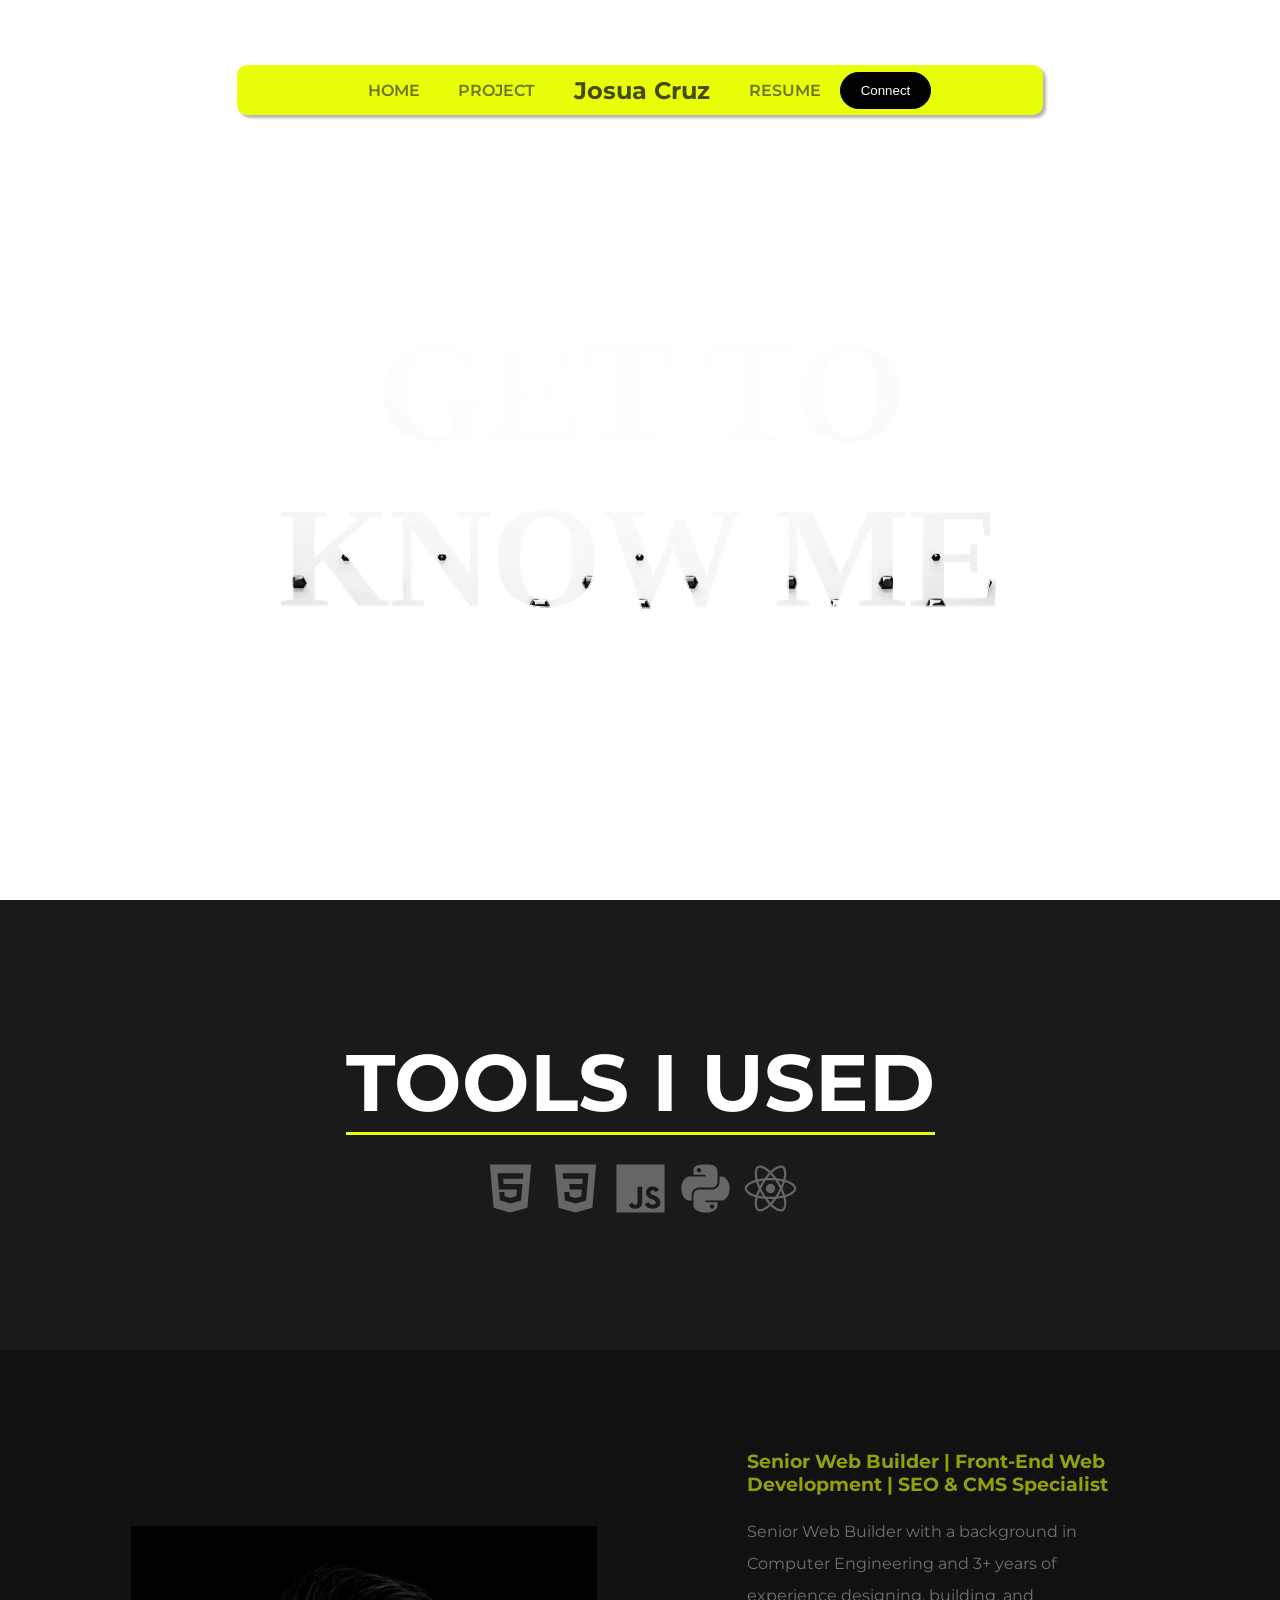
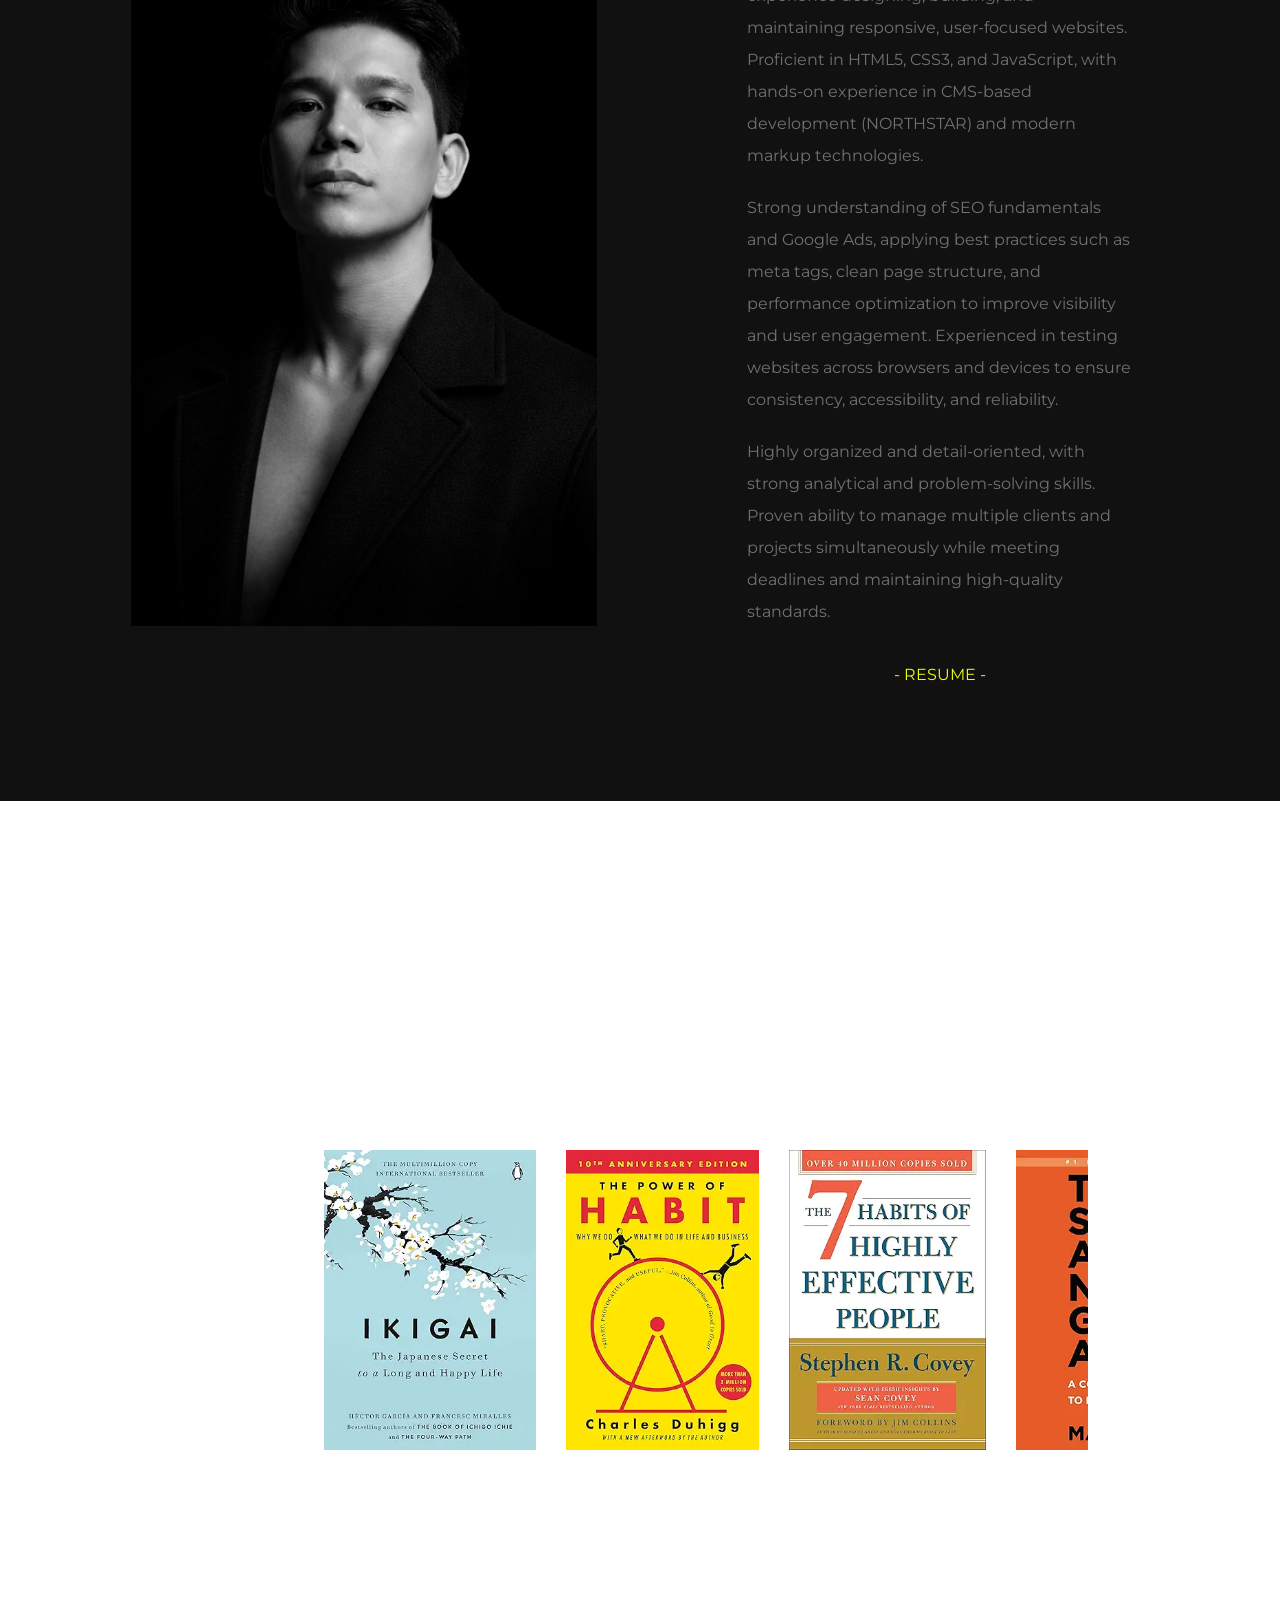
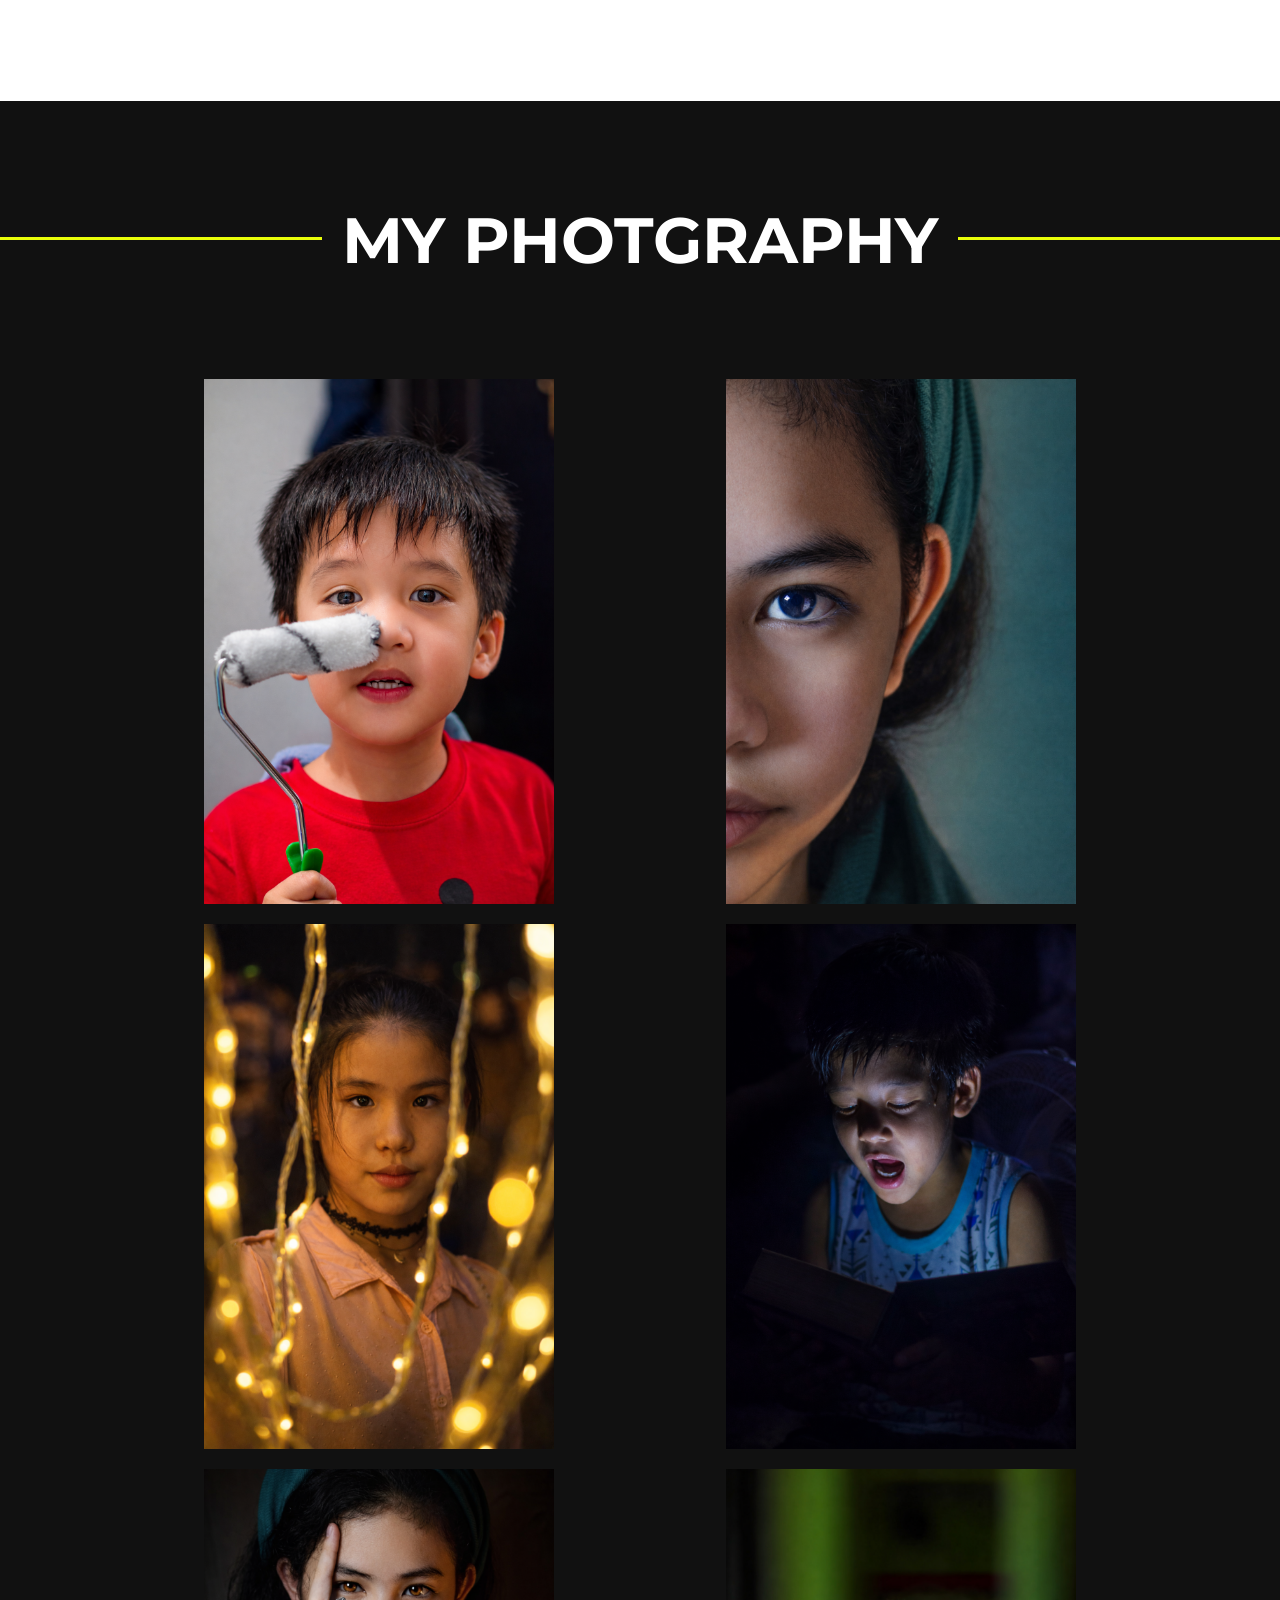
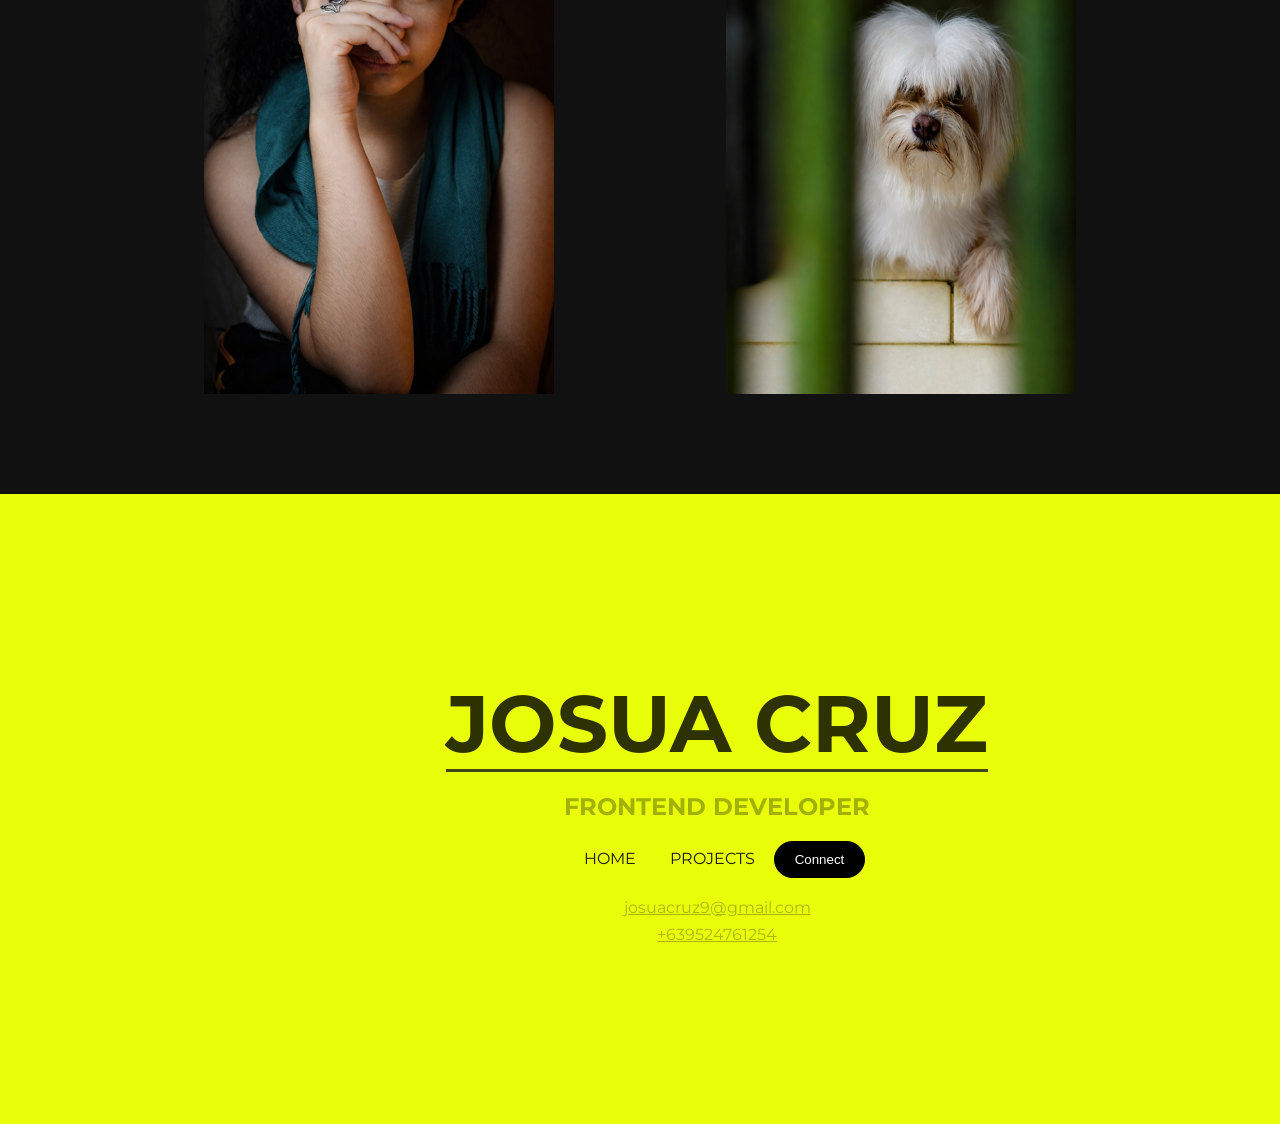
==== commit c09cdae2: "Update about.html" ====
--- a/about.html
+++ b/about.html
@@ -131,16 +131,18 @@
           </div>
       </div>
     </div>
- <!--Photography-->
-   <div class="photography">
+  <!--photgraphy-->
+  <div class="photography">
     <div>
         <h1>MY PHOTGRAPHY</h1>
     </div>
     <div class="photography-content">
          <div>
-             <img src="images/chi.svg" alt="" width="350" height="auto">
-            <h6>CHI</h6>  </img>
-         </div>
+             <img src="images/bhu.png" alt="" width="350" height="auto">
+            <h6>PAINT</h6>
+        </img>
+       </div>
+        
        
        <div>
          <img src="images/eyes.svg" alt="" width="350" height="auto">
@@ -149,22 +151,21 @@
        </div>
         <div>
              <img src="images/dengs.svg" alt="" width="350" height="auto">
-            <h6>DENG</h6>
+            <h6>GLOW</h6>
         </img>
         </div>
        <div>
              <img src="images/st.png" alt="" width="350" height="auto">
-            <h6>MANUH</h6>
+            <h6>DARK</h6>
         </img>
        </div>
+        <div>
+             <img src="images/chi.svg" alt="" width="350" height="auto">
+            <h6>CHI</h6>  </img>
+         </div>
        <div>
-             <img src="images/dengs.svg" alt="" width="350" height="auto">
-            <h6>DENG</h6>
-        </img>
-       </div>
-       <div>
-             <img src="images/dengs.svg" alt="" width="350" height="auto">
-            <h6>DENG</h6>
+             <img src="images/summer.png" alt="" width="350" height="auto">
+            <h6>CHILL</h6>
         </img>
        </div> 
        
--- a/styles/home.css
+++ b/styles/home.css
@@ -1,15 +1,17 @@
 :root{
+    --font-accent: #1a1a1a;
     --font-primary-color:#fff;
     --font-second-color:#000;
-    --font-button:#f3c623;
-    --font-button-2:#1A77F2;
+    --font-button:#E9FF09;
+    --font-button-2:hsl(65, 100%, 32%);
     --accent-background:#111111;
     /*background*/
     --primary-background:#000;
    --secondary-background:#FDF6EF;
    --dark-glass-bg: rgba(0,0,0, 0.2);
    --lite-glass-bg:rgba(255,255,255,0.2);
-   --img-filter:brightness(0) saturate(100%) invert(82%) sepia(52%) saturate(656%) hue-rotate(342deg) brightness(104%) contrast(91%);
+   --img-filter:invert(0);
+   --global-primary-font-family: Montserrat, sans-serif;
 }
 *,
 *::before,
@@ -26,17 +28,23 @@
 }
 body{
     min-height: 100vh;
-     font-family:sans-serif;
+    font-family:var(--global-primary-font-family)
 }
 .header-wrapper{
-    background: #000;
+    background: #fff;
     height: 100vh;
     width: 100%;
     display: flex;
     flex-direction: column;
     align-items: center;
     justify-content: center;
-    
+    position:relative;
+    z-index:999;
+    
+}
+.vidp{
+    position: absolute;
+    z-index:-1;
 }
 .nav-wrapper{
    width:max(700px , 90%);
@@ -50,6 +58,9 @@
     justify-content: center;
     align-items: center;
     width: max(800px,70%);
+    background-color: var(--font-button);
+    box-shadow: 3px 3px 3px rgba(0,0,0,.3);
+    border-radius:10px;
   
     
 }
@@ -70,7 +81,7 @@
 .navbar li:nth-child(3) {
     font-size: 1.5rem;
     padding: 0 20px;
-    color: var(--secondary-background);
+    color: var(--font-second-color);
     opacity:.7;
    
 }
@@ -80,7 +91,7 @@
     align-items: center;
     text-decoration: none;
     padding: 0 1cqb;
-    color: var(--font-primary-color);
+    color: var(--font-accent);
     opacity: .6;
     font-weight: 600;
      transition: .3s linear;
@@ -99,7 +110,7 @@
 
     height: 3px;
     width: 100%;
-    background-color: var(--font-button);
+    background-color:var(--font-second-color);
 
     transform: scaleX(0);
     transform-origin: center;
@@ -110,23 +121,24 @@
     transform: scaleX(1);
 }
 .navbar a:hover{
-    color: var(--font-button);
+    color:var(--font-second-color);
     opacity: 1;
 }
 .showm{
     padding: 10px 20px;
-    background-color: var(--font-button);
-    color: var(--font-second-color);
+    background-color: var(--font-second-color);
+    color: var(--font-primary-color);
     border-radius: 1000px;
     transition: all .3s linear;
     position: relative;
     border: none;
-     border: 1px solid var(--font-button);
+     border: 1px solid var(--font-second-color);
+    z-index:999;
 }
 .showm:hover{
     background-color: transparent;
-    color: var(--font-button);
-    border: 1px solid var(--font-button);
+    color: var(--font-second-color);
+    border: 1px solid var(--font-second-color);
 }
 
 /* mobile home */
@@ -142,18 +154,20 @@
    justify-content: center;
    align-items: center;
    position: relative;
+     z-index:999;
    
 }
 #timer{
-    font-size: clamp(3rem, 10vw , 8rem);
+    font-size: clamp(3rem, 7vw , 6rem);
     color: transparent;
-    background: rgba(255,255,255,0.5);
+    background-image: url("../images/hive3.png");
     background-clip: text;
-    background-size: 150%;
+    background-size: 120%;
     -webkit-background-clip: text;
     -webkit-text-fill-color: transparent;
-    text-shadow: 3px 3px 3px rgba(255,255,255,0.2);
+    text-shadow: 3px 3px 3px rgba(0,0,0,0.2);
      animation: pop 10s cubic-bezier(0.25, 0.1, 0.25, 1) infinite ;
+     -webkit-text-stroke: 1px #fff;
     
 }
 .mobile-title{
@@ -164,14 +178,14 @@
   font-family: Georgia, 'Times New Roman', Times, serif;
   display: inline-block;
   text-align: center;
-  background-image: url("../images/mount.jpg");
-  
+  background-image: url("../images/hive3.png");
+  background-repeat:no-repeat;
 background-size: cover;
   -webkit-background-clip: text;
   -webkit-text-fill-color: transparent;
   background-clip: text;
   color: transparent;
- 
+    -webkit-text-stroke: 1px #fff;
   animation: pop 10s cubic-bezier(.06,.7,.58,.77) infinite ;
 }
 .vid{
@@ -191,14 +205,14 @@
    border-radius: 10px;
    border: none;
    transition: all .3s linear;
-   border: 1px solid var(--font-button);
+  
    opacity: .8;
    text-decoration: none;
   
 }
 .btn-header:hover{
-    background-color: var(--font-button);
-    color: #000;
+    background-color: var(--font-second-color);
+    color: var(--font-button-2);
 }
 /* sidebar*/
 .sidebar{
@@ -208,10 +222,12 @@
 .name-carousel{
     width: 100%;
     height: 7vh;
-    background-color:#1a1a1a;
-    display: flex;
-    align-items: center;
-    justify-content: center;
+    background-color:transparent;
+    display: flex;
+    align-items: center;
+    justify-content: center;
+    z-index:999;
+    position:relative;
     
 }
 .box-carousel{
@@ -234,7 +250,7 @@
    
 }
 .content-box h6{
-  color: var(--secondary-background);
+  color: var(--font-button);
   font-size: 14px;
   flex:  0 0 1rem;
   padding: 0 10px;
@@ -246,7 +262,10 @@
 .initial-content{
   height: 100vh;
   width: 100%;
-  background-color:var(--accent-background);
+  background-image: url(../images/hive3.png);
+    background-position: center;
+    background-attachment: fixed;
+    background-size:cover;
   display: flex;
   justify-content: center;
   
@@ -255,10 +274,7 @@
 .tagline{
     height: 100%;
     width: 100%;
-    background-image: url(../images/tag1.jpg);
-    background-position: center;
-    background-attachment: fixed;
-    background-size:contain;
+   
 }
 .tagline h1{
     display:none;
@@ -270,7 +286,7 @@
     display: flex;
     justify-content: center;
     align-items: center;
-    background-color: var(--accent-background);
+    background-color: #000;
     padding: 100px 0;
 }
 .awards-wrapper{
@@ -289,6 +305,7 @@
 .aw img{
     filter: grayscale(1);
     transition: .3s linear;
+    box-shadow: 3px 3px 3px rgba(198, 198, 198,0.3)
 }
 .aw img:hover{
     filter: grayscale(0);
@@ -313,12 +330,13 @@
 /* about section*/
 .about-section{
    
-    height: 100vh;
+    height: auto;
     width: 100%;
     display: flex;
     justify-content: center;
     align-items: center;
      background-color: var(--accent-background);
+    padding:50px 0;
 }
 .about-content{
     
@@ -339,6 +357,16 @@
     opacity: .3;
    
 }
+.gtk::after{
+    content: '';
+    position: absolute;
+    width: 100%;
+    right: -5px;
+    bottom: 0;
+    height: 3px;
+    background: var(--font-button);
+
+}
 .back1{
         transform: translateX(0);
         opacity: 1;
@@ -597,7 +625,7 @@
     display: flex;
     justify-content: center;
     align-items: center;
-    background: var(--font-second-color);
+    background: var(--font-button);
     overflow-y: hidden;
    
 }
@@ -636,7 +664,7 @@
 }
 footer > div > div:nth-child(2) h1{
     font-size: clamp(1.8rem,10vw, 5rem);
-    color: var(--font-primary-color);
+    color: var(--font-second-color);
     white-space: nowrap;
     text-align: center;
     position: relative;
@@ -647,12 +675,12 @@
     width: 100%;
     height: 3px;
     bottom: 0;
-    background: var(--font-button);
+    background: var(--font-accent);
     position: absolute;
 }
 footer > div > div:nth-child(2) h3{
     font-size: clamp(1rem,10vw,1.5rem);
-    color: var(--font-primary-color);
+    color: var(--font-second-color);
     white-space: nowrap;
     text-align: center;
     opacity: .3;
@@ -663,7 +691,7 @@
     align-items: center;
 }
 footer > div  > div:nth-child(2) > div:nth-child(3) a{
-    color: var(--font-button);
+    color: var(--font-accent);
     padding: 0 15px;
     text-decoration: none;
     position: relative;
@@ -677,7 +705,7 @@
 
     height: 3px;
     width: 100%;
-    background-color: var(--font-button);
+    background-color: var(--font-second-color);
 
     transform: scaleX(0);
     transform-origin: center;
@@ -698,12 +726,12 @@
 }
 footer > div > div > div:last-child a{
     font-size: 1rem;
-    color: var(--font-primary-color);
+    color: var(--font-accent);
     transition: .3s linear;
    opacity: .3;
 }
 footer > div > div > div:last-child a:hover{
-    color: var(--font-button);
+    color: var(--font-second-color);
     opacity: .8;
 }
 
--- a/styles/mediam.css
+++ b/styles/mediam.css
@@ -3,7 +3,7 @@
         display: none;
     }
 .header-wrapper{
-    background: #000;
+   
     height: 100vh;
     width: 100%;
     display: flex;
@@ -21,7 +21,7 @@
     left: 2%;
     border: 1px solid var(--font-button);
     border-radius: 50%;
-   background-color: var(--lite-glass-bg);
+   background-color: var(--dark-glass-bg);
    backdrop-filter: blur(10px);
    
    
@@ -31,7 +31,7 @@
     padding: 1em;
     width: 50px;
     height: auto;
-    filter: var(--img-filter);
+    filter:brightness(0) saturate(100%) invert(79%) sepia(92%) saturate(460%) hue-rotate(10deg) brightness(107%) contrast(101%);
 }
 /*--content header--*/
 .header-content{
@@ -45,9 +45,7 @@
    
 }
 .header-content h3{
-    font-size: 3rem;
-    color: var(--font-button);
-    font-family:cursive;
+    display:none;
 }
 .vid{
     display: none;
@@ -70,7 +68,7 @@
    bottom: 15%;
    padding: 20px 30px;
    border-radius: 20px;
-   border: 1px solid var(--font-button);
+   
 }
 
 /*sidebar*/
@@ -88,12 +86,12 @@
   transition: all .3s linear;
   border: 1px solid var(--lite-glass-bg);
   border-left: none;
-  background-color:var(--dark-glass-bg);
+  background-color:var(--font-button);
   backdrop-filter: blur(10px);
   border-top-right-radius: 20px;
   border-bottom-right-radius: 20px;
-  box-shadow:0 0 8px rgba(237, 193, 35, 0.6),
-              0 0 20px rgba(237, 193, 35, 0.4);
+  box-shadow:0 0 8px rgba(233, 255, 9, 0.6),
+              0 0 10px rgba(233, 255, 9, 0.4);
  animation: glowPulse 2s infinite alternate;
 }
 .sidebar.active{
@@ -112,8 +110,8 @@
     
 }
 .sidebar div a{
-    color: #fff;
-    opacity: .5;
+    color: var(--font-second-color);
+    opacity: .8;
     font-size: 12px;
     text-decoration: none;
     display: flex;
@@ -126,7 +124,7 @@
 .name-carousel{
     width: 100%;
     height: 7vh;
-    background-color:var(--font-button);
+    background-color:transparent;
     display: flex;
     align-items: center;
     justify-content: center;
@@ -150,9 +148,9 @@
    
 }
 .content-box h6{
-  color: var(--font-second-color);
+  color: var(--font-button);
   font-size: 1rem;
-
+  opacity:.8;
   padding: 0 5px;
   white-space: nowrap;
 
@@ -165,7 +163,7 @@
     display: flex !important;
     justify-content: center;
     align-items: center;
-  
+     background-color: #000;
 
 }
 .awards-wrapper{
@@ -177,34 +175,39 @@
     
     
 }
+.aw img{
+    filter: grayscale(0);
+}
 .aw{
     min-width: 300px;
     flex: 0 0 auto;
     scroll-snap-align: center;
     text-align: center;
-}
+ 
+}
+.awards-wrapper{
+  overflow-y: auto;
+  -webkit-overflow-scrolling: touch; /* smooth scrolling on iPhone */
+}
+
+/* Scrollbar width */
 .awards-wrapper::-webkit-scrollbar {
-  width: 8px;
-  height: 8px;  
-     
-}
-
-
+  width: 10px;
+}
+
+/* Track */
 .awards-wrapper::-webkit-scrollbar-track {
-  background: rgb(255, 213, 0, .5);
-  opacity: .5;
-  border-radius: 50%;
-  width: 30px;
-  
-}
-
-
+  background: var(--font-button-2);
+  border-radius: 50px; /* fully rounded track */
+}
+
+/* Thumb */
 .awards-wrapper::-webkit-scrollbar-thumb {
-  background:var(--font-button);  
-  border-radius: 10px;
-}
-
-/* Hover effect */
+  background: var(--font-button);
+  border-radius: 50px; /* circular look */
+}
+
+/* Hover */
 .awards-wrapper::-webkit-scrollbar-thumb:hover {
   background: #d4aa1f;
 }
@@ -288,7 +291,7 @@
 .initial-content{
   height: 100vh;
   width: 100%;
-  background-color:var(--primary-background);
+  background-color:#000;
 }
 /* sample projects*/
 
@@ -376,23 +379,29 @@
 .photography-content > div{
     flex: 0 0 350px;
 }
-.photography-content::-webkit-scrollbar{
-  height: 8px;
-}
-
-.photography-content::-webkit-scrollbar-track{
-  background: rgba(255, 213, 0, 0.5);
-  border-radius: 10px;
-}
-
-.photography-content::-webkit-scrollbar-thumb{
+
+
+/* Scrollbar width */
+.photography-content::-webkit-scrollbar {
+  width: 10px;
+}
+
+/* Track */
+.photography-content::-webkit-scrollbar-track {
+  background: var(--font-button-2);
+  border-radius: 50px; /* fully rounded track */
+}
+
+/* Thumb */
+.photography-content::-webkit-scrollbar-thumb {
   background: var(--font-button);
-  border-radius: 10px;
-}
-
-.photography-content::-webkit-scrollbar-thumb:hover{
+  border-radius: 50px; /* circular look */
+}
+
+/* Hover */
+.photography-content::-webkit-scrollbar-thumb:hover {
   background: #d4aa1f;
-}  
+}
 .photography div{
     min-width: 80%;
     flex: 1 1 auto;
@@ -410,21 +419,25 @@
 .initial-content{
     height:70vh;
     width:100%;
+    background-repeat:no-repeat;
+    background-size:cover;
+    background-color:#000;
 }
 .tagline{
     height: 100%;
-    background-image: none;
-    background-color: var(--second-background);
+   
+   
     height: auto;
     padding: 50% 0;
     display:flex;
     align-items:center;
-    background-attachment:none;
+    
 }
 .tagline h1{
     font-size: 3rem;
-    background: linear-gradient(90deg, rgba(131,58,180,1) 0%, rgba(253,29,29,1) 50%, rgba(252,176,69,1) 100%);
-    background-size: 200% auto;
+    background-color:#000;
+    text-shadow: 3px 3px 3px rgba(255,255,255,0.8);
+    background-size: 200%;
      display: flex;
     text-align: center;
     justify-content: center;
@@ -433,6 +446,7 @@
 
     color: transparent;
     -webkit-text-fill-color: transparent;
+    animation: pop 10s cubic-bezier(0.25, 0.1, 0.25, 1) infinite ;
     
 }
 /*footer*/
@@ -446,6 +460,7 @@
     background: var(--font-second-color);
     overflow-y: hidden;
     overflow: hidden;
+    padding:20px 0;
 }
 footer > div{
     height: 100%;
@@ -500,6 +515,12 @@
     justify-content: center;
     align-items: center;
     width: 100%;
+}
+footer > div > div:nth-child(2) > div:nth-child(3){
+    display:flex;
+    justify-content:center;
+    align-items:center;
+    gap:20px;
 }
 footer > div  > div:nth-child(2) > div:nth-child(3) a{
     color: var(--font-button);
@@ -507,6 +528,7 @@
     text-decoration: none;
     position: relative;
     display: flex;
+    
 
 
 }
--- a/styles/anime.css
+++ b/styles/anime.css
@@ -30,10 +30,10 @@
 
 @keyframes glowPulse {
   from {
-    box-shadow: 0 0 5px #edc123;
+    box-shadow: 0 0 5px #e9ff09;
   }
   to {
-    box-shadow: 0 0 25px #edc123;
+    box-shadow: 0 0 25px #e9ff09;
   }
 }
 
--- a/styles/about.css
+++ b/styles/about.css
@@ -8,7 +8,7 @@
   
 }
 .tagline{
-    height: 80%;
+    height: 100%;
     width: 100%;
     background-image: url(../images/pyr.png);
     background-position: center;
@@ -65,9 +65,86 @@
     
     
 }
+/*toolt*/
+.tools{
+    height: 50vh;
+    width: 100%;
+    display: flex;
+    flex-direction: column;
+    align-items: center;
+    justify-content: center;
+    background-color: #1a1a1a;
+    gap: 30px;
+    
+}
+#tool{
+    font-size: clamp(1.8rem, 10vw, 5rem);
+    font-weight: bolder;
+    color: var(--font-primary-color);
+    position: relative;
+}
+#tool::before{
+    content: '';
+    width: 100%;
+    height: 3px;
+    bottom: -4px;
+    left: 0;
+    background-color: var(--font-button);
+    position: absolute;
+}
+.tool-wrapper{
+    display: flex;
+    justify-content: center;
+    align-items: center;
+    width: max (300px,80%);
+    filter: invert(40%);
+    gap: 10px;
+    
+}
+.tool-wrapper img{
+   width: min(55px,80px);
+}
 @media screen and (max-width:768px){
+  /*--content header--*/
+.header-content{
+    height: 100%;
+    width: 80%;
+   display: flex;
+   flex-direction: column;
+   justify-content: center;
+   align-items: center;
+   position: relative;
+   
+}
+.header-content h3{
+    display:none;
+}
+.vid{
+    display: none;
+}
+.mobile-title{
+    display: block;
+    font-size: clamp(3.5rem , 10vw, 5rem);
+    text-shadow: 3px 3px 3px rgba(0,0,0,0.2);
+    text-align: center;
+  font-weight: 900;
+   padding: 0 .5em;
+
+
+}
+.btn-header{
+    background-color: transparent;
+    color: var(--font-button);
+    font-size: 1.2rem;
+    position: absolute;
+   bottom: 15%;
+   padding: 20px 30px;
+   border-radius: 20px;
+   
+}
+
     .tagline{
-    height: 80%;
+    height: 100%;
     width: 100%;
     background-image: url(../images/pyr.png);
     background-position: center;
@@ -85,6 +162,7 @@
     align-items: center;
     overflow-x: auto;
     padding: 40px;
+     overflow-y:hidden;
 
 
 }
--- a/styles/modal.css
+++ b/styles/modal.css
@@ -3,7 +3,7 @@
     width: 100%;
     position: fixed;
     top: -102%;
-    background-image: url(../images/pyr.png);
+    background-color:#000;
     background-position: center;
     background-repeat: no-repeat;
     background-size: cover;
@@ -13,6 +13,8 @@
     align-items: flex-start;
     transition: all .3s linear;
     z-index: 99999;
+    overflow-y: auto;
+    overflow-x:hidden;
    
 }
 .modal1-wrapper.active{
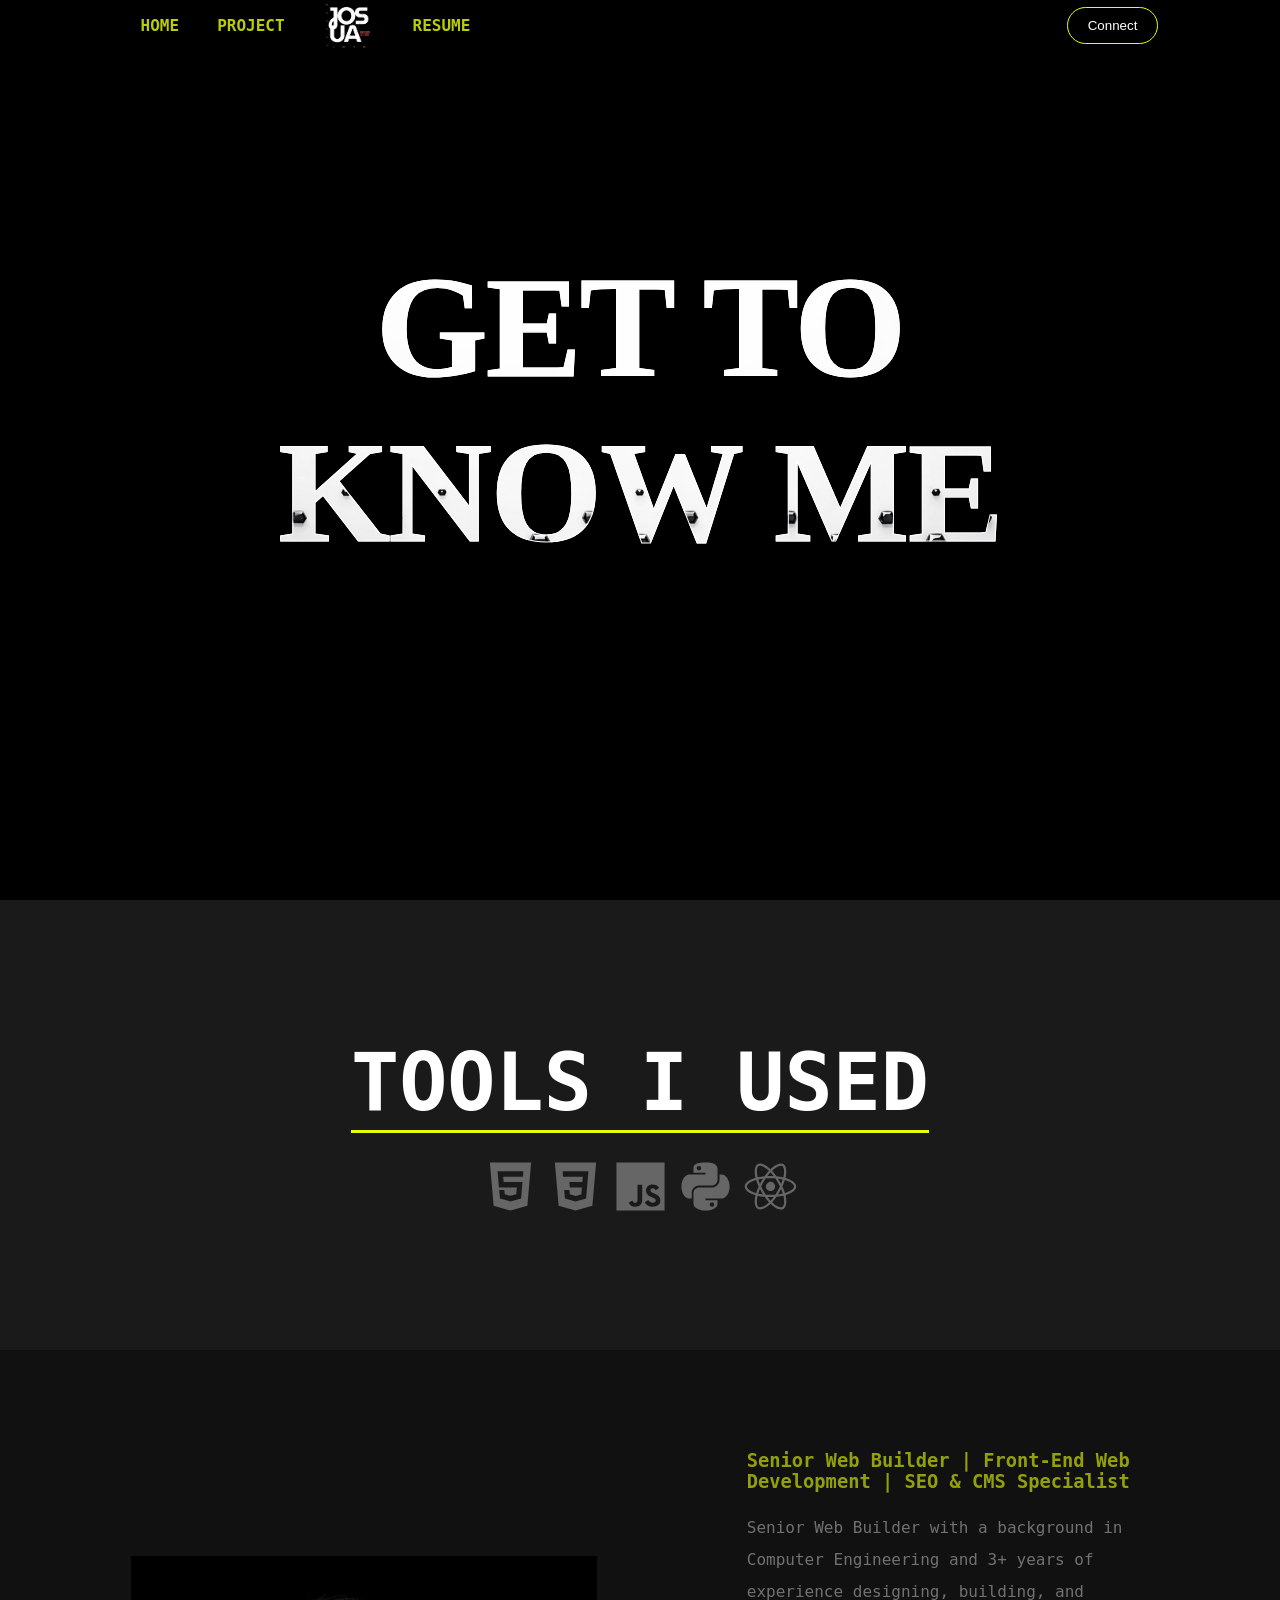
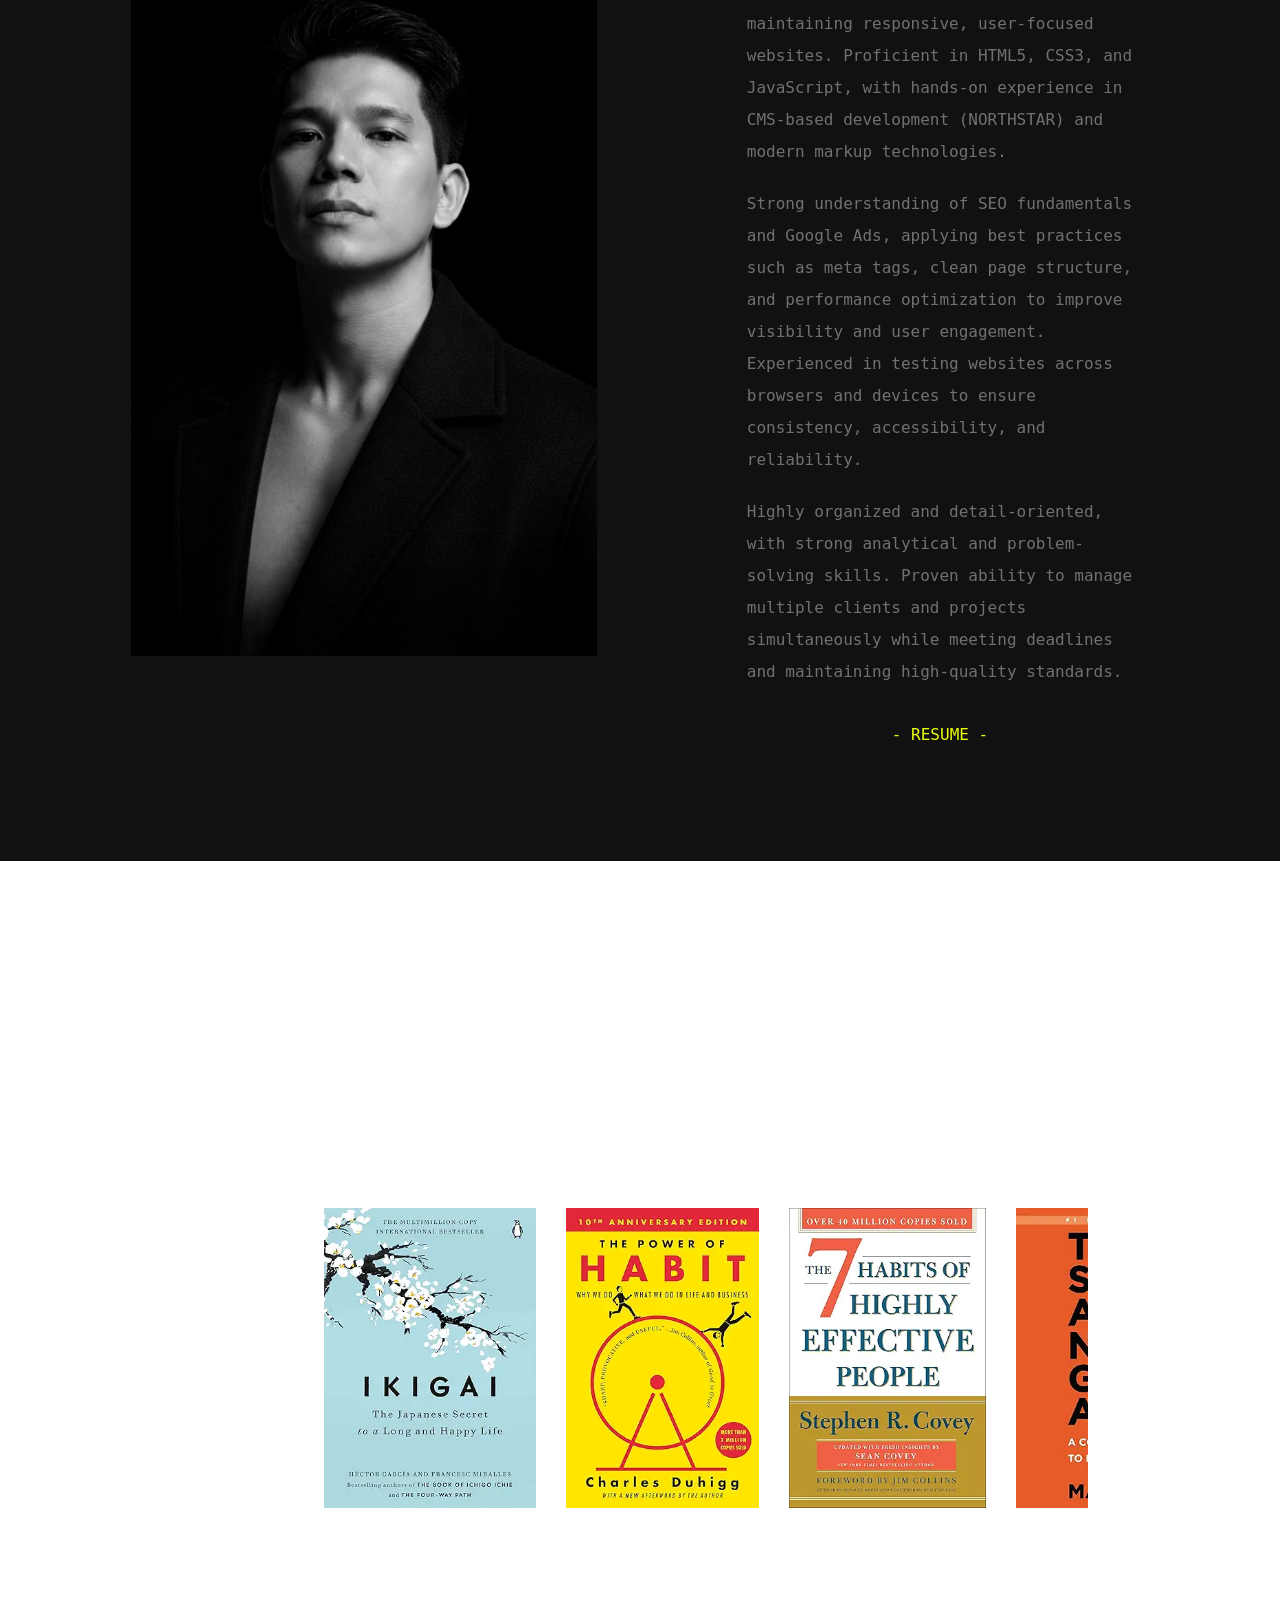
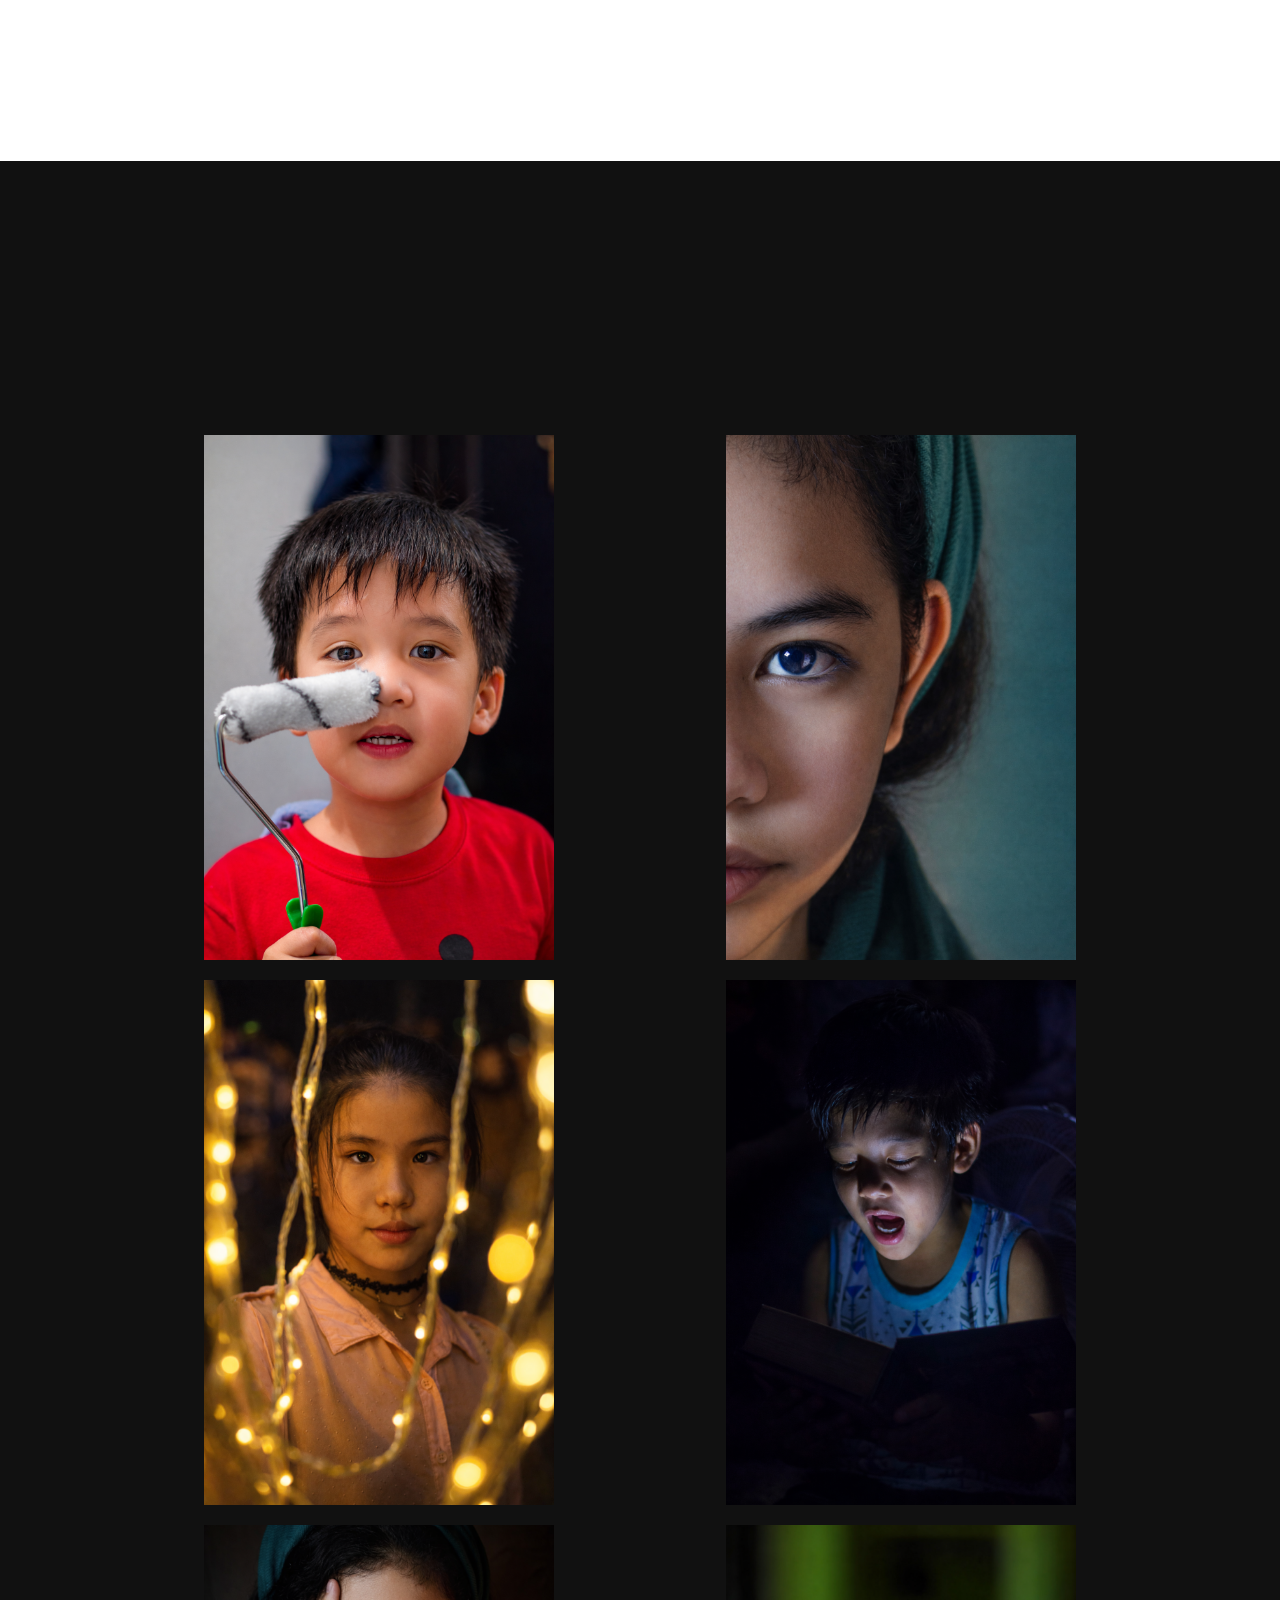
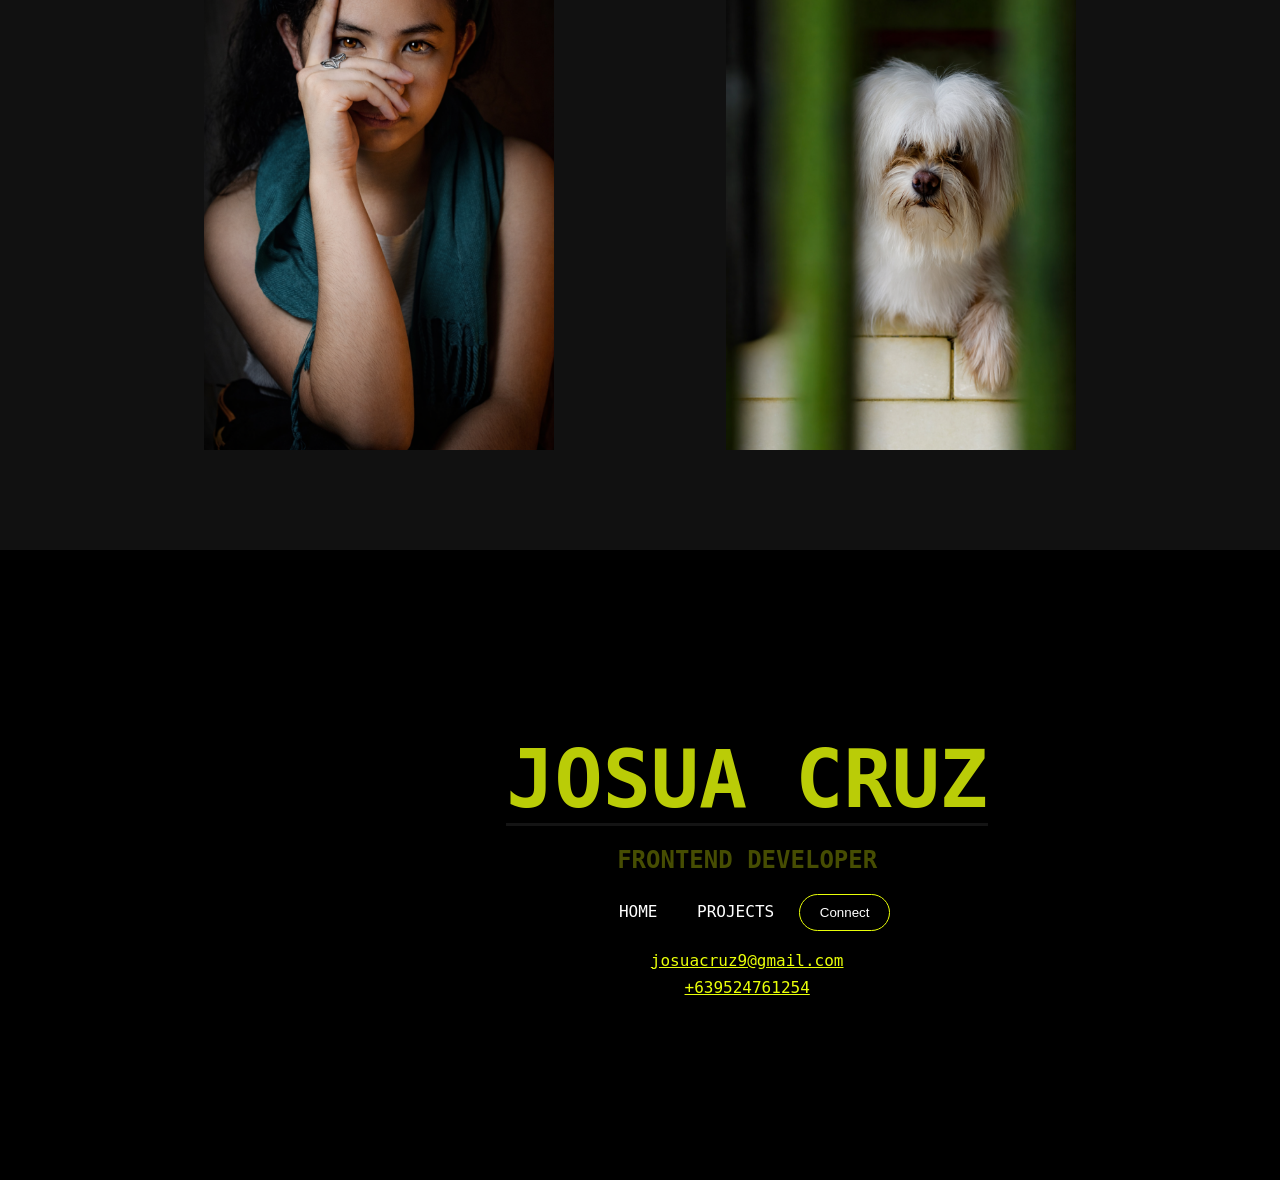
==== commit b0c916ac: "Update about.html" ====
--- a/about.html
+++ b/about.html
@@ -23,7 +23,7 @@
                 <ul>
                     <li><a href="index.html">Home</a></li>
                     <li><a href="project.html">Project</a></li>
-                    <li>Josua Cruz</li>
+                    <li><img src="images/wr.png" alt="" width="50px" height="auto"></li>
                     
                     <li><a href=" https://drive.google.com/file/d/1sWQbj-GsoUmji2o01pgohkt06Ooh88t4/view" target="_blank">Resume</a></li>
                     <li><button class="showm" onclick="showmodal()">Connect</button></li>
--- a/styles/home.css
+++ b/styles/home.css
@@ -11,7 +11,7 @@
    --dark-glass-bg: rgba(0,0,0, 0.2);
    --lite-glass-bg:rgba(255,255,255,0.2);
    --img-filter:invert(0);
-   --global-primary-font-family: Montserrat, sans-serif;
+   --global-primary-font-family: 'monospace' ;
 }
 *,
 *::before,
@@ -28,7 +28,7 @@
 }
 body{
     min-height: 100vh;
-    font-family:var(--global-primary-font-family)
+    font-family:var(--global-primary-font-family);
 }
 .header-wrapper{
     background: #fff;
@@ -37,37 +37,41 @@
     display: flex;
     flex-direction: column;
     align-items: center;
-    justify-content: center;
+    justify-content: flex-start;
     position:relative;
     z-index:999;
+    overflow:hidden;
     
 }
 .vidp{
     position: absolute;
     z-index:-1;
+    
 }
 .nav-wrapper{
-   width:max(700px , 90%);
+   width:100%;
   display: flex;
   justify-content: center;
   align-items: center;
+    background-color:rgba(0,0,0,.3);
+    backdrop-filter:blur(10px);
    
 }
 .navbar{
     display: flex;
     justify-content: center;
     align-items: center;
-    width: max(800px,70%);
-    background-color: var(--font-button);
-    box-shadow: 3px 3px 3px rgba(0,0,0,.3);
-    border-radius:10px;
+    width: 90%;
+    background-color: transparent;
+    
+   
   
     
 }
 .navbar ul{
     list-style: none;
     display: flex;
-    justify-content: center;
+    justify-content: flex-start;
     align-items: center;
     width: 90%;
 }
@@ -81,18 +85,21 @@
 .navbar li:nth-child(3) {
     font-size: 1.5rem;
     padding: 0 20px;
-    color: var(--font-second-color);
-    opacity:.7;
-   
-}
-.navbar a{
+    color: var(--font-button);
+    opacity:1;
+   
+}
+.navbar li:last-child{
+   margin-left:auto;
+}
+    .navbar a{
     display: flex;
     justify-content: center;
     align-items: center;
     text-decoration: none;
-    padding: 0 1cqb;
-    color: var(--font-accent);
-    opacity: .6;
+    padding: 10px 1cqb;
+    color: var(--font-button);
+    opacity: .8;
     font-weight: 600;
      transition: .3s linear;
     margin-left: auto;
@@ -110,8 +117,8 @@
 
     height: 3px;
     width: 100%;
-    background-color:var(--font-second-color);
-
+    background-color:var(--font-button);
+    
     transform: scaleX(0);
     transform-origin: center;
     transition: transform 0.4s ease;
@@ -121,7 +128,7 @@
     transform: scaleX(1);
 }
 .navbar a:hover{
-    color:var(--font-second-color);
+    color:var(--font-button-2);
     opacity: 1;
 }
 .showm{
@@ -132,11 +139,11 @@
     transition: all .3s linear;
     position: relative;
     border: none;
-     border: 1px solid var(--font-second-color);
+     border: 1px solid var(--font-button);
     z-index:999;
 }
 .showm:hover{
-    background-color: transparent;
+    background-color: var(--font-button);
     color: var(--font-second-color);
     border: 1px solid var(--font-second-color);
 }
@@ -202,17 +209,17 @@
     position: absolute;
    bottom: 15%;
    padding: 20px 30px;
-   border-radius: 10px;
-   border: none;
+   border-radius: 1000px;
+   border: 1px solid var(--font-button);
    transition: all .3s linear;
   
-   opacity: .8;
+   opacity: 1;
    text-decoration: none;
   
 }
 .btn-header:hover{
-    background-color: var(--font-second-color);
-    color: var(--font-button-2);
+    background-color: var(--font-button);
+    color: var(--font-second-color);
 }
 /* sidebar*/
 .sidebar{
@@ -222,7 +229,7 @@
 .name-carousel{
     width: 100%;
     height: 7vh;
-    background-color:transparent;
+    background-color:var(--accent-background);
     display: flex;
     align-items: center;
     justify-content: center;
@@ -262,22 +269,30 @@
 .initial-content{
   height: 100vh;
   width: 100%;
-  background-image: url(../images/hive3.png);
+  background-image: url(../images/tech.png);
     background-position: center;
     background-attachment: fixed;
     background-size:cover;
   display: flex;
   justify-content: center;
+    align-items:center;
+    
   
   
 }
 .tagline{
     height: 100%;
     width: 100%;
+     display: flex;
+  justify-content: center;
+    align-items:center;
    
 }
 .tagline h1{
-    display:none;
+    
+    color: var(--font-primary-color);
+    text-shadows: 3px 3px 3px rgba(0,0,0,.4);
+    font-size:3rem;
 }
 /*awards*/
 .awards{
@@ -625,7 +640,7 @@
     display: flex;
     justify-content: center;
     align-items: center;
-    background: var(--font-button);
+    background: var(--font-second-color);
     overflow-y: hidden;
    
 }
@@ -664,7 +679,7 @@
 }
 footer > div > div:nth-child(2) h1{
     font-size: clamp(1.8rem,10vw, 5rem);
-    color: var(--font-second-color);
+    color: var(--font-button);
     white-space: nowrap;
     text-align: center;
     position: relative;
@@ -680,7 +695,7 @@
 }
 footer > div > div:nth-child(2) h3{
     font-size: clamp(1rem,10vw,1.5rem);
-    color: var(--font-second-color);
+    color: var(--font-button);
     white-space: nowrap;
     text-align: center;
     opacity: .3;
@@ -691,7 +706,7 @@
     align-items: center;
 }
 footer > div  > div:nth-child(2) > div:nth-child(3) a{
-    color: var(--font-accent);
+    color: var(--font-primary-color);
     padding: 0 15px;
     text-decoration: none;
     position: relative;
@@ -705,7 +720,7 @@
 
     height: 3px;
     width: 100%;
-    background-color: var(--font-second-color);
+    background-color: var(--font-button);
 
     transform: scaleX(0);
     transform-origin: center;
@@ -726,12 +741,12 @@
 }
 footer > div > div > div:last-child a{
     font-size: 1rem;
-    color: var(--font-accent);
+    color: var(--font-button);
     transition: .3s linear;
-   opacity: .3;
+   opacity: 1;
 }
 footer > div > div > div:last-child a:hover{
-    color: var(--font-second-color);
+    color: var(--font-primary-color);
     opacity: .8;
 }
 
--- a/styles/mediam.css
+++ b/styles/mediam.css
@@ -2,26 +2,37 @@
     .nav-wrapper{
         display: none;
     }
+
 .header-wrapper{
-   
+    background: #fff;
     height: 100vh;
     width: 100%;
     display: flex;
     flex-direction: column;
     align-items: center;
     justify-content: center;
-    
-}
+    position:relative;
+    z-index:999;
+    overflow:hidden;
+    
+}
+.vidp{
+    position: absolute;
+    z-index:-1;
+    height:115vh;
+    
+}   
+
 /* mobile home */
 .mobile-nav{
    display: flex;
-    z-index: 999;
+    z-index: 9999;
    position: fixed;
     top:2%;
     left: 2%;
     border: 1px solid var(--font-button);
     border-radius: 50%;
-   background-color: var(--dark-glass-bg);
+   background-color: var(--font-button);
    backdrop-filter: blur(10px);
    
    
@@ -31,7 +42,7 @@
     padding: 1em;
     width: 50px;
     height: auto;
-    filter:brightness(0) saturate(100%) invert(79%) sepia(92%) saturate(460%) hue-rotate(10deg) brightness(107%) contrast(101%);
+    filter:invert(0);
 }
 /*--content header--*/
 .header-content{
@@ -81,8 +92,8 @@
   height: 80%;
   position: fixed;
   z-index: 9999;
-  top: 13%;
-  left:-21% ;
+  top: 15%;
+  left:-20% ;
   transition: all .3s linear;
   border: 1px solid var(--lite-glass-bg);
   border-left: none;
@@ -91,8 +102,8 @@
   border-top-right-radius: 20px;
   border-bottom-right-radius: 20px;
   box-shadow:0 0 8px rgba(233, 255, 9, 0.6),
-              0 0 10px rgba(233, 255, 9, 0.4);
- animation: glowPulse 2s infinite alternate;
+             
+ 
 }
 .sidebar.active{
     left: 0;
@@ -124,7 +135,7 @@
 .name-carousel{
     width: 100%;
     height: 7vh;
-    background-color:transparent;
+    background-color:var(--accent-background);
     display: flex;
     align-items: center;
     justify-content: center;
@@ -192,19 +203,21 @@
 
 /* Scrollbar width */
 .awards-wrapper::-webkit-scrollbar {
-  width: 10px;
+   width: 5px;
+  height: 10px;  
 }
 
 /* Track */
 .awards-wrapper::-webkit-scrollbar-track {
-  background: var(--font-button-2);
-  border-radius: 50px; /* fully rounded track */
+  background: transparent;
 }
 
 /* Thumb */
 .awards-wrapper::-webkit-scrollbar-thumb {
   background: var(--font-button);
-  border-radius: 50px; /* circular look */
+  border-radius: 50px;
+    
+ 
 }
 
 /* Hover */
@@ -388,8 +401,7 @@
 
 /* Track */
 .photography-content::-webkit-scrollbar-track {
-  background: var(--font-button-2);
-  border-radius: 50px; /* fully rounded track */
+  background: transparent;
 }
 
 /* Thumb */
@@ -422,6 +434,7 @@
     background-repeat:no-repeat;
     background-size:cover;
     background-color:#000;
+    z-index:9999;
 }
 .tagline{
     height: 100%;
@@ -435,18 +448,16 @@
 }
 .tagline h1{
     font-size: 3rem;
-    background-color:#000;
+   
     text-shadow: 3px 3px 3px rgba(255,255,255,0.8);
-    background-size: 200%;
-     display: flex;
-    text-align: center;
-    justify-content: center;
-    background-clip: text;
-    -webkit-background-clip: text;
-
-    color: transparent;
-    -webkit-text-fill-color: transparent;
-    animation: pop 10s cubic-bezier(0.25, 0.1, 0.25, 1) infinite ;
+
+    
+    text-align: center;
+    
+   
+
+    color: var(--font-primary-color);
+    
     
 }
 /*footer*/
--- a/styles/about.css
+++ b/styles/about.css
@@ -1,3 +1,9 @@
+.header-wrapper{
+    background: #000;
+   
+    
+}
+
 .initial-content{
   height: 100vh;
   width: 100%;
